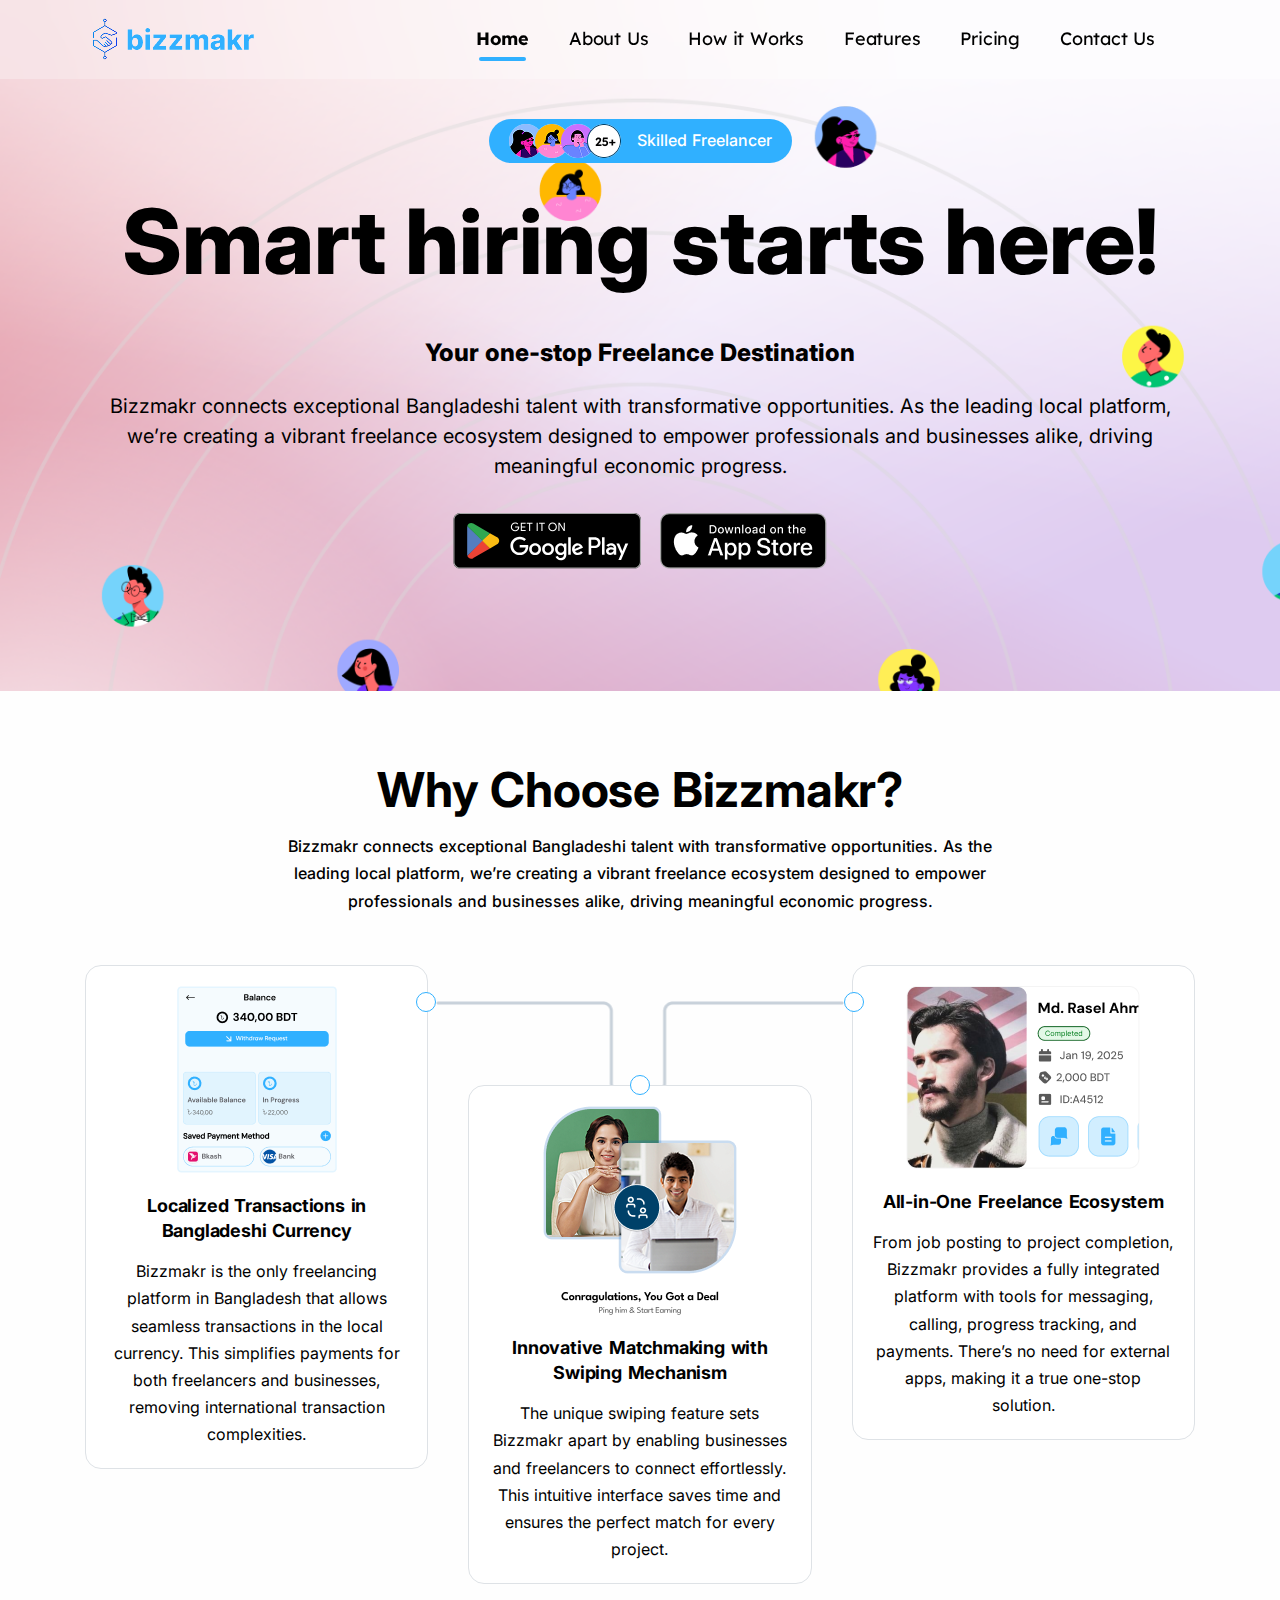
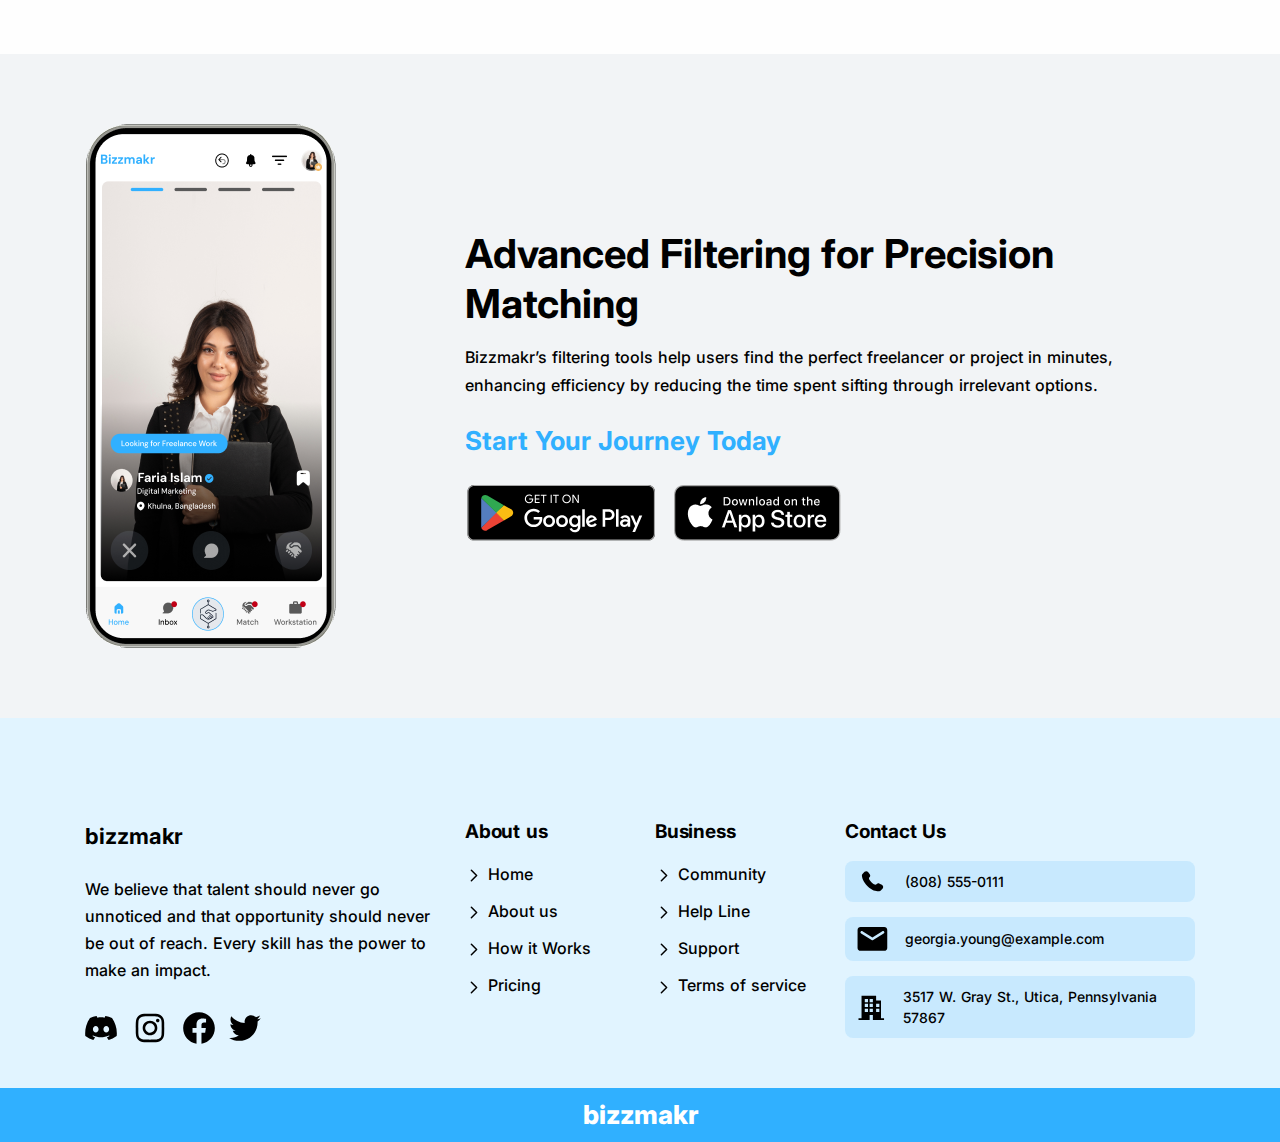
==== index.html @ b728ef12 "initial commit" ====
<!DOCTYPE html>
<html lang="en">
  <head>
    <meta charset="utf-8" />
    <meta name="viewport" content="width=device-width, initial-scale=1.0" />
    <link rel="shortcut icon" href="./assets/img/FAV.png" />
    <title>Bizzmakr</title>
    <link rel="stylesheet" href="./assets/plugin/smartmenus/jquery.smartmenus.bootstrap.css" />
    <link rel="stylesheet" href="./assets/plugin/owlcarousel/owlcarousel.css" />
    <link rel="stylesheet" href="./assets/css/style.css" />
    <link rel="stylesheet" href="./assets/css/colors/blue.css" />
    <link rel="stylesheet" href="./assets/css/custom.css" />
    <link href="https://fonts.googleapis.com/css2?family=Inter:wght@100..900&family=Lexend:wght@100..900&display=swap" rel="stylesheet" />
  </head>

  <body>
    <div class="content-wrapper">
      <div class="hero-wrapper">
        <nav class="navbar navbar-expand-lg classic transparent navbar-light">
          <div class="container flex-lg-row flex-nowrap align-items-center">
            <div class="navbar-brand w-100">
              <a href="./">
                <img class="" src="./assets/img/logo.png" alt="" />
              </a>
            </div>
            <div class="navbar-collapse offcanvas-nav">
              <div class="offcanvas-header d-lg-none d-xl-none">
                <a href="./"><img src="./assets/img/logo.png" alt="" /></a>
                <button type="button" class="btn-close btn-close-dark offcanvas-close offcanvas-nav-close" aria-label="Close"></button>
              </div>
              <ul class="navbar-nav">
                <li class="nav-item"><a class="nav-link active" href="./">Home</a></li>
                <li class="nav-item"><a class="nav-link" href="about-us.html">About Us</a></li>
                <li class="nav-item"><a class="nav-link" href="how-it-works.html">How it Works</a></li>
                <li class="nav-item"><a class="nav-link" href="features.html">Features</a></li>
                <li class="nav-item"><a class="nav-link" href="pricing.html">Pricing</a></li>
                <li class="nav-item"><a class="nav-link" href="contact-us.html">Contact Us</a></li>
              </ul>
              <!-- /.navbar-nav -->
            </div>
            <!-- /.navbar-collapse -->
            <div class="navbar-other text-white ms-lg-4">
              <ul class="navbar-nav text-white flex-row align-items-center ms-auto" data-sm-skip="true">
                <li class="nav-item d-lg-none text-white">
                  <div class="navbar-hamburger text-white">
                    <button class="hamburger animate plain" data-toggle="offcanvas-nav"><span></span></button>
                  </div>
                </li>
              </ul>
              <!-- /.navbar-nav -->
            </div>
          </div>
          <!-- /.container -->
        </nav>
        <!-- /.navbar -->

        <section class="wrapper hero-bg">
          <div class="container pt-8 pb-16">
            <div class="row align-items-center text-center">
              <div class="col-12" data-cues="slideInDown" data-group="page-title" data-delay="600">
                <div class="align-items-center bg-primary d-inline-flex gap-3 mb-4 p-4 py-1 rounded-pill">
                  <img src="./assets/img/freelancer.png" alt="" />
                  <p class="mb-0 fw-600 text-white">Skilled Freelancer</p>
                </div>
                <h1 class="main-title mb-7">Smart hiring starts here!</h1>
                <p class="fw-800 fs-24 lh-sm">Your one-stop Freelance Destination</p>
                <p class="fs-20 fw-light lh-sm mb-6">Bizzmakr connects exceptional Bangladeshi talent with transformative opportunities. As the leading local platform, we’re creating a vibrant freelance ecosystem designed to empower professionals and businesses alike, driving meaningful economic progress.</p>
                <div class="d-flex align-items-center justify-content-center gap-3">
                  <button class="btn m-0 p-0">
                    <img src="./assets/img/Google-Play.svg" alt="" />
                  </button>
                  <button class="btn m-0 p-0">
                    <img src="./assets/img/App-Store.png" alt="" />
                  </button>
                </div>
              </div>
              <!-- /column -->
            </div>
            <!-- /.row -->
          </div>
          <!-- /.container -->
        </section>
      </div>

      <section class="wrapper">
        <div class="container py-12">
          <div class="row">
            <div class="col-md-10 offset-md-1 col-lg-8 offset-lg-2 mx-auto text-center">
              <h2 class="display-1 mb-3">Why Choose Bizzmakr?</h2>
              <p class="mb-10">Bizzmakr connects exceptional Bangladeshi talent with transformative opportunities. As the leading local platform, we’re creating a vibrant freelance ecosystem designed to empower professionals and businesses alike, driving meaningful economic progress.</p>
            </div>
            <!-- /column -->
          </div>
          <!-- /.row -->
          <div class="row px-4 px-md-0 gx-md-8 gy-8 position-relative">
            <img class="line_path" src="./assets/img/Vector 3.png" alt="" />
            <img class="line_path_mobile1" src="./assets/img/shape-1.png" alt="" />
            <img class="line_path_mobile2" src="./assets/img/shap-2.png" alt="" />
            <div class="col-md-6 col-xl-4">
              <div class="bg-white border hover1 p-4 rounded-4 text-center position-relative">
                <img class="img-fluid mb-4" src="./assets/img/1.png" alt="24/7 Support" />
                <div class="sfda">
                  <h3 class="mb-3 fw-600 fs-18">Localized Transactions in Bangladeshi Currency</h3>
                  <p class="mb-0 fw-light">Bizzmakr is the only freelancing platform in Bangladesh that allows seamless transactions in the local currency. This simplifies payments for both freelancers and businesses, removing international transaction complexities.</p>
                </div>
                <svg class="circale-one" width="20" height="20" viewBox="0 0 20 20" fill="none" xmlns="http://www.w3.org/2000/svg">
                  <circle cx="10" cy="10" r="9.5" fill="white" stroke="#30B0FF" />
                </svg>
              </div>
            </div>
            <!--/column -->
            <div class="col-md-6 col-xl-4">
              <div class="bg-white border hover1 p-4 rounded-4 text-center mt-xl-16 z-two position-relative">
                <img class="img-fluid mb-4" src="./assets/img/2.png" alt="Innovative Matchmaking with Swiping Mechanism" />
                <h3 class="mb-3 fw-600 fs-18">Innovative Matchmaking with Swiping Mechanism</h3>
                <p class="mb-0 fw-light">The unique swiping feature sets Bizzmakr apart by enabling businesses and freelancers to connect effortlessly. This intuitive interface saves time and ensures the perfect match for every project.</p>
                <svg class="circale-two" width="20" height="20" viewBox="0 0 20 20" fill="none" xmlns="http://www.w3.org/2000/svg">
                  <circle cx="10" cy="10" r="9.5" fill="white" stroke="#30B0FF" />
                </svg>
              </div>
            </div>
            <!--/column -->
            <div class="col-md-6 col-xl-4">
              <div class="bg-white border hover1 p-4 rounded-4 text-center position-relative">
                <img class="img-fluid mb-4" src="./assets/img/3.png" alt="All-in-One Freelance Ecosystem" />
                <h3 class="mb-3 fw-600 fs-18">All-in-One Freelance Ecosystem</h3>
                <p class="mb-0 fw-light">From job posting to project completion, Bizzmakr provides a fully integrated platform with tools for messaging, calling, progress tracking, and payments. There’s no need for external apps, making it a true one-stop solution.</p>
                <svg class="circale-three" width="20" height="20" viewBox="0 0 20 20" fill="none" xmlns="http://www.w3.org/2000/svg">
                  <circle cx="10" cy="10" r="9.5" fill="white" stroke="#30B0FF" />
                </svg>
              </div>
            </div>
            <!--/column -->
          </div>
          <!--/.row -->
        </div>
        <!-- /.container -->
      </section>
      <section class="wrapper bg-white-smoke">
        <div class="container py-12">
          <div class="row align-items-center">
            <div class="col-lg-4">
              <img class="img-fluid" src="./assets/img/Body.png" alt="" />
            </div>
            <div class="col-lg-8">
              <h2 class="display-3 mb-3">Advanced Filtering for Precision Matching</h2>
              <p>Bizzmakr’s filtering tools help users find the perfect freelancer or project in minutes, enhancing efficiency by reducing the time spent sifting through irrelevant options.</p>
              <p class="fw-bold text-primary fs-26">Start Your Journey Today</p>
              <div class="d-flex align-items-center gap-3">
                <button class="btn m-0 p-0">
                  <img src="./assets/img/Google-Play.svg" alt="" />
                </button>
                <button class="btn m-0 p-0">
                  <img src="./assets/img/App-Store.png" alt="" />
                </button>
              </div>
            </div>
          </div>
        </div>
      </section>

      <footer class="footer-bg">
        <div class="container pt-13 pt-md-15 pb-7">
          <div class="row gy-6 gy-lg-0">
            <div class="col-lg-4">
              <div class="widget">
                <p class="fw-bold fs-22">bizzmakr</p>
                <p class="mb-5">We believe that talent should never go unnoticed and that opportunity should never be out of reach. Every skill has the power to make an impact.</p>
                <nav class="nav social">
                  <a href="#">
                    <svg width="32" height="26" viewBox="0 0 32 26" fill="none" xmlns="http://www.w3.org/2000/svg">
                      <path
                        d="M26.9742 2.93222C24.9558 2.00613 22.7915 1.32382 20.5285 0.933036C20.4873 0.925494 20.4461 0.944342 20.4249 0.982038C20.1466 1.47711 19.8382 2.12298 19.6223 2.63063C17.1884 2.26624 14.7669 2.26624 12.3828 2.63063C12.1669 2.1117 11.8474 1.47711 11.5677 0.982038C11.5465 0.945599 11.5054 0.926752 11.4641 0.933036C9.20243 1.32257 7.03808 2.00488 5.0185 2.93222C5.00102 2.93976 4.98603 2.95233 4.97609 2.96866C0.870773 9.10191 -0.253845 15.0844 0.297855 20.9927C0.300351 21.0216 0.316577 21.0493 0.339045 21.0669C3.04761 23.056 5.67133 24.2636 8.24632 25.064C8.28753 25.0765 8.33119 25.0615 8.35742 25.0275C8.96653 24.1957 9.50951 23.3186 9.97505 22.3963C10.0025 22.3423 9.9763 22.2782 9.92015 22.2568C9.0589 21.9301 8.23883 21.5318 7.44997 21.0795C7.38757 21.043 7.38258 20.9538 7.43998 20.911C7.60598 20.7866 7.77203 20.6572 7.93054 20.5265C7.95922 20.5027 7.99918 20.4976 8.0329 20.5127C13.2154 22.8788 18.826 22.8788 23.9473 20.5127C23.981 20.4964 24.021 20.5014 24.0509 20.5253C24.2094 20.656 24.3754 20.7866 24.5427 20.911C24.6001 20.9538 24.5964 21.043 24.534 21.0795C23.7451 21.5406 22.925 21.9301 22.0625 22.2556C22.0064 22.2769 21.9814 22.3423 22.0089 22.3963C22.4844 23.3173 23.0274 24.1944 23.6253 25.0263C23.6502 25.0615 23.6951 25.0765 23.7364 25.064C26.3238 24.2636 28.9475 23.056 31.6561 21.0669C31.6798 21.0493 31.6948 21.0229 31.6973 20.994C32.3576 14.1633 30.5914 8.22987 27.0153 2.96991C27.0066 2.95233 26.9916 2.93976 26.9742 2.93222ZM10.749 17.3952C9.18869 17.3952 7.90307 15.9627 7.90307 14.2035C7.90307 12.4444 9.16376 11.0119 10.749 11.0119C12.3466 11.0119 13.6198 12.4569 13.5948 14.2035C13.5948 15.9627 12.3341 17.3952 10.749 17.3952ZM21.2712 17.3952C19.7109 17.3952 18.4253 15.9627 18.4253 14.2035C18.4253 12.4444 19.686 11.0119 21.2712 11.0119C22.8689 11.0119 24.142 12.4569 24.1171 14.2035C24.1171 15.9627 22.8689 17.3952 21.2712 17.3952Z"
                        fill="black"
                      />
                    </svg>
                  </a>
                  <a href="#">
                    <svg width="38" height="38" viewBox="0 0 38 38" fill="none" xmlns="http://www.w3.org/2000/svg">
                      <path
                        fill-rule="evenodd"
                        clip-rule="evenodd"
                        d="M19 4.75C15.1297 4.75 14.6452 4.76615 13.1252 4.8355C11.608 4.90485 10.5716 5.14615 9.6653 5.4986C8.7153 5.8558 7.85365 6.4163 7.14115 7.1421C6.41651 7.85378 5.85567 8.71482 5.49765 9.6653C5.1471 10.5716 4.90485 11.609 4.8355 13.1262C4.7671 14.6452 4.75 15.1287 4.75 19C4.75 22.8713 4.76615 23.3548 4.8355 24.8748C4.90485 26.392 5.14615 27.4284 5.4986 28.3347C5.8558 29.2847 6.4163 30.1463 7.1421 30.8588C7.8538 31.5835 8.71483 32.1443 9.6653 32.5023C10.5716 32.8538 11.608 33.0951 13.1252 33.1645C14.6452 33.2338 15.1297 33.25 19 33.25C22.8703 33.25 23.3548 33.2338 24.8748 33.1645C26.392 33.0951 27.4284 32.8538 28.3347 32.5014C29.2847 32.1442 30.1463 31.5837 30.8588 30.8579C31.5835 30.1462 32.1443 29.2852 32.5023 28.3347C32.8538 27.4284 33.0951 26.392 33.1645 24.8748C33.2338 23.3548 33.25 22.8703 33.25 19C33.25 15.1297 33.2338 14.6452 33.1645 13.1252C33.0951 11.608 32.8538 10.5716 32.5014 9.6653C32.1436 8.71441 31.5828 7.853 30.8579 7.14115C30.1462 6.41651 29.2852 5.85567 28.3347 5.49765C27.4284 5.1471 26.391 4.90485 24.8738 4.8355C23.3548 4.7671 22.8713 4.75 19 4.75ZM19 7.31785C22.8048 7.31785 23.256 7.3321 24.7589 7.4005C26.1478 7.46415 26.9021 7.695 27.4046 7.89165C28.0697 8.1491 28.5447 8.4588 29.0434 8.9566C29.5422 9.45535 29.8509 9.93035 30.1084 10.5953C30.3041 11.0979 30.5358 11.8522 30.5995 13.2411C30.6679 14.744 30.6821 15.1952 30.6821 19C30.6821 22.8048 30.6679 23.256 30.5995 24.7589C30.5358 26.1478 30.305 26.9021 30.1084 27.4046C29.8803 28.0236 29.5164 28.5836 29.0434 29.0434C28.5837 29.5165 28.0237 29.8804 27.4046 30.1084C26.9021 30.3041 26.1478 30.5358 24.7589 30.5995C23.256 30.6679 22.8057 30.6821 19 30.6821C15.1943 30.6821 14.744 30.6679 13.2411 30.5995C11.8522 30.5358 11.0979 30.305 10.5953 30.1084C9.97638 29.8803 9.41641 29.5164 8.9566 29.0434C8.48367 28.5836 8.11977 28.0236 7.89165 27.4046C7.69595 26.9021 7.46415 26.1478 7.4005 24.7589C7.3321 23.256 7.31785 22.8048 7.31785 19C7.31785 15.1952 7.3321 14.744 7.4005 13.2411C7.46415 11.8522 7.695 11.0979 7.89165 10.5953C8.1491 9.93035 8.4588 9.45535 8.9566 8.9566C9.41634 8.48354 9.97634 8.11963 10.5953 7.89165C11.0979 7.69595 11.8522 7.46415 13.2411 7.4005C14.744 7.3321 15.1952 7.31785 19 7.31785Z"
                        fill="black"
                      />
                      <path
                        fill-rule="evenodd"
                        clip-rule="evenodd"
                        d="M19.0003 23.7547C18.3759 23.7547 17.7576 23.6317 17.1807 23.3927C16.6038 23.1538 16.0797 22.8035 15.6382 22.362C15.1966 21.9205 14.8464 21.3963 14.6075 20.8195C14.3685 20.2426 14.2455 19.6243 14.2455 18.9999C14.2455 18.3755 14.3685 17.7572 14.6075 17.1803C14.8464 16.6035 15.1966 16.0793 15.6382 15.6378C16.0797 15.1963 16.6038 14.846 17.1807 14.6071C17.7576 14.3681 18.3759 14.2452 19.0003 14.2452C20.2613 14.2452 21.4707 14.7461 22.3624 15.6378C23.2541 16.5295 23.755 17.7389 23.755 18.9999C23.755 20.2609 23.2541 21.4703 22.3624 22.362C21.4707 23.2537 20.2613 23.7547 19.0003 23.7547ZM19.0003 11.6754C17.0577 11.6754 15.1947 12.4471 13.8211 13.8207C12.4475 15.1943 11.6758 17.0573 11.6758 18.9999C11.6758 20.9425 12.4475 22.8055 13.8211 24.1791C15.1947 25.5527 17.0577 26.3244 19.0003 26.3244C20.9429 26.3244 22.8059 25.5527 24.1795 24.1791C25.5531 22.8055 26.3248 20.9425 26.3248 18.9999C26.3248 17.0573 25.5531 15.1943 24.1795 13.8207C22.8059 12.4471 20.9429 11.6754 19.0003 11.6754ZM28.4556 11.5424C28.4556 12.0016 28.2732 12.442 27.9485 12.7667C27.6238 13.0914 27.1834 13.2738 26.7243 13.2738C26.2651 13.2738 25.8247 13.0914 25.5 12.7667C25.1753 12.442 24.9929 12.0016 24.9929 11.5424C24.9929 11.0832 25.1753 10.6428 25.5 10.3181C25.8247 9.99345 26.2651 9.81104 26.7243 9.81104C27.1834 9.81104 27.6238 9.99345 27.9485 10.3181C28.2732 10.6428 28.4556 11.0832 28.4556 11.5424Z"
                        fill="black"
                      />
                    </svg>
                  </a>
                  <a href="#">
                    <svg width="32" height="32" viewBox="0 0 32 32" fill="none" xmlns="http://www.w3.org/2000/svg">
                      <path d="M31.8337 16.0961C31.8337 7.29808 24.7456 0.166748 16.0003 0.166748C7.25505 0.166748 0.166992 7.29808 0.166992 16.0961C0.166992 24.0487 5.95566 30.6385 13.5261 31.8334V20.7015H9.50655V16.0951H13.5261V12.5864C13.5261 8.5943 15.8895 6.38819 19.5069 6.38819C21.238 6.38819 23.0514 6.69958 23.0514 6.69958V10.6199H21.0533C19.0868 10.6199 18.4745 11.8486 18.4745 13.1089V16.0961H22.8657L22.1637 20.7005H18.4745V31.8334C26.045 30.6385 31.8337 24.0487 31.8337 16.0961Z" fill="black" />
                    </svg>
                  </a>
                  <a href="#">
                    <svg width="32" height="26" viewBox="0 0 32 26" fill="none" xmlns="http://www.w3.org/2000/svg">
                      <path
                        d="M28.5917 6.54024C28.611 6.8194 28.611 7.09857 28.611 7.38031C28.611 15.965 22.0757 25.8657 10.1256 25.8657V25.8606C6.59553 25.8657 3.13876 24.8545 0.166992 22.948C0.680297 23.0097 1.19618 23.0406 1.71334 23.0419C4.63879 23.0445 7.48062 22.0629 9.78213 20.2554C7.00205 20.2026 4.56418 18.39 3.71253 15.7437C4.68639 15.9315 5.68984 15.8929 6.6457 15.6318C3.61475 15.0194 1.43417 12.3564 1.43417 9.26371C1.43417 9.23541 1.43417 9.20839 1.43417 9.18137C2.33728 9.68439 3.34845 9.96355 4.38278 9.99443C1.52809 8.08658 0.648135 4.2889 2.37202 1.31971C5.67055 5.37854 10.5373 7.84601 15.7617 8.10717C15.2381 5.85068 15.9534 3.48614 17.6412 1.89991C20.2579 -0.559839 24.3734 -0.433764 26.8331 2.18165C28.2881 1.89476 29.6827 1.36087 30.9589 0.604424C30.4739 2.10832 29.4588 3.38579 28.1029 4.19756C29.3906 4.04575 30.6488 3.70098 31.8337 3.17481C30.9614 4.48187 29.8628 5.6204 28.5917 6.54024Z"
                        fill="black"
                      />
                    </svg>
                  </a>
                </nav>
              </div>
              <!-- /.widget -->
            </div>
            <!-- /column -->
            <div class="col-md-4 col-lg-2">
              <div class="widget">
                <h4 class="widget-title mb-3">About us</h4>
                <ul class="list-unstyled text-reset mb-0">
                  <li>
                    <a href="./">
                      <svg width="18" height="19" viewBox="0 0 18 19" fill="none" xmlns="http://www.w3.org/2000/svg">
                        <path d="M6.375 4.25L11.625 9.5L6.375 14.75" stroke="black" stroke-width="1.5" stroke-linecap="round" stroke-linejoin="round" />
                      </svg>
                      Home
                    </a>
                  </li>
                  <li>
                    <a href="about-us.html">
                      <svg width="18" height="19" viewBox="0 0 18 19" fill="none" xmlns="http://www.w3.org/2000/svg">
                        <path d="M6.375 4.25L11.625 9.5L6.375 14.75" stroke="black" stroke-width="1.5" stroke-linecap="round" stroke-linejoin="round" />
                      </svg>
                      About us
                    </a>
                  </li>
                  <li>
                    <a href="how-it-works.html">
                      <svg width="18" height="19" viewBox="0 0 18 19" fill="none" xmlns="http://www.w3.org/2000/svg">
                        <path d="M6.375 4.25L11.625 9.5L6.375 14.75" stroke="black" stroke-width="1.5" stroke-linecap="round" stroke-linejoin="round" />
                      </svg>
                      How it Works
                    </a>
                  </li>
                  <li>
                    <a href="pricing.html">
                      <svg width="18" height="19" viewBox="0 0 18 19" fill="none" xmlns="http://www.w3.org/2000/svg">
                        <path d="M6.375 4.25L11.625 9.5L6.375 14.75" stroke="black" stroke-width="1.5" stroke-linecap="round" stroke-linejoin="round" />
                      </svg>
                      Pricing
                    </a>
                  </li>
                </ul>
              </div>
              <!-- /.widget -->
            </div>
            <!-- /column -->
            <div class="col-md-4 col-lg-2">
              <div class="widget">
                <h4 class="widget-title mb-3">Business</h4>
                <ul class="list-unstyled text-reset mb-0">
                  <li>
                    <a href="#">
                      <svg width="18" height="19" viewBox="0 0 18 19" fill="none" xmlns="http://www.w3.org/2000/svg">
                        <path d="M6.375 4.25L11.625 9.5L6.375 14.75" stroke="black" stroke-width="1.5" stroke-linecap="round" stroke-linejoin="round" />
                      </svg>
                      Community
                    </a>
                  </li>
                  <li>
                    <a href="#">
                      <svg width="18" height="19" viewBox="0 0 18 19" fill="none" xmlns="http://www.w3.org/2000/svg">
                        <path d="M6.375 4.25L11.625 9.5L6.375 14.75" stroke="black" stroke-width="1.5" stroke-linecap="round" stroke-linejoin="round" />
                      </svg>
                      Help Line
                    </a>
                  </li>
                  <li>
                    <a href="#">
                      <svg width="18" height="19" viewBox="0 0 18 19" fill="none" xmlns="http://www.w3.org/2000/svg">
                        <path d="M6.375 4.25L11.625 9.5L6.375 14.75" stroke="black" stroke-width="1.5" stroke-linecap="round" stroke-linejoin="round" />
                      </svg>
                      Support
                    </a>
                  </li>
                  <li>
                    <a href="#">
                      <svg width="18" height="19" viewBox="0 0 18 19" fill="none" xmlns="http://www.w3.org/2000/svg">
                        <path d="M6.375 4.25L11.625 9.5L6.375 14.75" stroke="black" stroke-width="1.5" stroke-linecap="round" stroke-linejoin="round" />
                      </svg>
                      Terms of service
                    </a>
                  </li>
                </ul>
              </div>
              <!-- /.widget -->
            </div>
            <!-- /column -->
            <div class="col-md-4 col-lg-4">
              <div class="widget">
                <h4 class="widget-title mb-3">Contact Us</h4>
                <div class="d-flex align-items-center gap-3 bg-soft-blue rounded-3 p-2 mb-3">
                  <svg class="w-7" width="22" height="21" viewBox="0 0 22 21" fill="none" xmlns="http://www.w3.org/2000/svg">
                    <path
                      d="M15.2224 13.0155L14.685 13.5506C14.685 13.5506 13.4057 14.8216 9.91508 11.3511C6.42448 7.88061 7.70378 6.60958 7.70378 6.60958L8.04162 6.27174C8.87676 5.44251 8.9559 4.11006 8.22707 3.13671L6.7387 1.14866C5.83622 -0.0562118 4.09388 -0.21568 3.06029 0.812007L1.20572 2.65476C0.694241 3.16506 0.351678 3.82419 0.393022 4.55657C0.499335 6.43121 1.34747 10.4628 6.0772 15.1666C11.094 20.1538 15.8012 20.3522 17.7255 20.1727C18.335 20.116 18.8642 19.8065 19.2907 19.3813L20.968 17.7133C22.102 16.5876 21.7831 14.6563 20.3325 13.8684L18.0763 12.641C17.1242 12.1248 15.9666 12.276 15.2224 13.0155Z"
                      fill="black"
                    />
                  </svg>

                  <div>
                    <p class="fw-normal lh-sm mb-0 fs-14">(808) 555-0111</p>
                  </div>
                </div>
                <div class="d-flex align-items-center gap-3 bg-soft-blue rounded-3 p-2 mb-3">
                  <svg class="w-7" width="31" height="24" viewBox="0 0 31 24" fill="none" xmlns="http://www.w3.org/2000/svg">
                    <path
                      d="M27.2808 0.105469H3.52078C1.88728 0.105469 0.565631 1.44197 0.565631 3.07547L0.550781 20.8955C0.550781 22.529 1.88728 23.8655 3.52078 23.8655H27.2808C28.9143 23.8655 30.2508 22.529 30.2508 20.8955V3.07547C30.2508 1.44197 28.9143 0.105469 27.2808 0.105469ZM26.6868 6.41672L16.1878 12.9804C15.7126 13.2774 15.0889 13.2774 14.6137 12.9804L4.11478 6.41672C3.96588 6.33313 3.83548 6.2202 3.73149 6.08475C3.62749 5.94931 3.55206 5.79417 3.50976 5.62873C3.46745 5.46329 3.45916 5.29099 3.48537 5.12225C3.51159 4.95352 3.57177 4.79185 3.66227 4.64705C3.75278 4.50224 3.87172 4.3773 4.01191 4.2798C4.1521 4.18229 4.31061 4.11424 4.47786 4.07977C4.6451 4.0453 4.81761 4.04512 4.98492 4.07925C5.15224 4.11338 5.31089 4.1811 5.45128 4.27832L15.4008 10.5005L25.3503 4.27832C25.4907 4.1811 25.6493 4.11338 25.8166 4.07925C25.984 4.04512 26.1565 4.0453 26.3237 4.07977C26.491 4.11424 26.6495 4.18229 26.7897 4.2798C26.9298 4.3773 27.0488 4.50224 27.1393 4.64705C27.2298 4.79185 27.29 4.95352 27.3162 5.12225C27.3424 5.29099 27.3341 5.46329 27.2918 5.62873C27.2495 5.79417 27.1741 5.94931 27.0701 6.08475C26.9661 6.2202 26.8357 6.33313 26.6868 6.41672Z"
                      fill="black"
                    />
                  </svg>

                  <div>
                    <p class="fw-normal lh-sm mb-0 fs-14">georgia.young@example.com</p>
                  </div>
                </div>
                <div class="d-flex align-items-center gap-3 bg-soft-blue rounded-3 p-2 mb-3">
                  <svg class="w-7" width="27" height="26" viewBox="0 0 27 26" fill="none" xmlns="http://www.w3.org/2000/svg">
                    <g clip-path="url(#clip0_605_4039)">
                      <path d="M23.0696 24.3648V6.54481H18.2096V1.68481H3.62965V24.3648H0.389648V25.9848H11.7296V21.1248H14.9696V25.9848H26.3096V24.3648H23.0696ZM10.1096 17.8848H6.86965V14.6448H10.1096V17.8848ZM10.1096 13.0248H6.86965V9.78481H10.1096V13.0248ZM10.1096 8.16481H6.86965V4.92481H10.1096V8.16481ZM14.9696 17.8848H11.7296V14.6448H14.9696V17.8848ZM14.9696 13.0248H11.7296V9.78481H14.9696V13.0248ZM14.9696 8.16481H11.7296V4.92481H14.9696V8.16481ZM21.4496 17.8848H18.2096V14.6448H21.4496V17.8848ZM21.4496 13.0248H18.2096V9.78481H21.4496V13.0248Z" fill="black" />
                    </g>
                    <defs>
                      <clipPath id="clip0_605_4039">
                        <rect width="25.92" height="25.92" fill="white" transform="translate(0.389648 0.0651855)" />
                      </clipPath>
                    </defs>
                  </svg>

                  <div>
                    <p class="fw-normal lh-sm mb-0 fs-14">3517 W. Gray St., Utica, Pennsylvania 57867</p>
                  </div>
                </div>
              </div>
              <!-- /.widget -->
            </div>
            <!-- /column -->
          </div>
          <!--/.row -->
        </div>
        <!-- /.container -->
        <div class="container-fluid bg-primary py-1">
          <p class="mb-0 text-center px-4 text-white fs-26 fw-800">bizzmakr</p>
        </div>
        <!-- /.container -->
      </footer>
    </div>
    <!-- /.content-wrapper -->
    <div class="progress-wrap">
      <svg class="progress-circle svg-content" width="100%" height="100%" viewBox="-1 -1 102 102">
        <path d="M50,1 a49,49 0 0,1 0,98 a49,49 0 0,1 0,-98" />
      </svg>
    </div>
    <script src="https://cdn.jsdelivr.net/npm/bootstrap@5.1.1/dist/js/bootstrap.bundle.min.js" integrity="sha384-/bQdsTh/da6pkI1MST/rWKFNjaCP5gBSY4sEBT38Q/9RBh9AH40zEOg7Hlq2THRZ" crossorigin="anonymous"></script>
    <script src="https://cdnjs.cloudflare.com/ajax/libs/jquery/3.6.0/jquery.min.js" integrity="sha512-894YE6QWD5I59HgZOGReFYm4dnWc1Qt5NtvYSaNcOP+u1T9qYdvdihz0PPSiiqn/+/3e7Jo4EaG7TubfWGUrMQ==" crossorigin="anonymous"></script>
    <script src="./assets/js/headhesive.min.js"></script>
    <script src="./assets/plugin/owlcarousel/owl.carousel.min.js"></script>
    <script src="./assets/plugin/smartmenus/jquery.smartmenus.min.js"></script>
    <script src="./assets/js/theme.js"></script>
    <script src="./assets/js/script.js"></script>
  </body>
</html>
---- assets/plugin/owlcarousel/owlcarousel.css ----
.owl-carousel {
  margin-bottom: 1.5rem;
}
.owl-carousel .owl-stage-outer {
  cursor: -webkit-grab;
  cursor: -o-grab;
  cursor: -ms-grab;
  cursor: grab;
}
.owl-carousel.owl-grab {
  cursor: move;
  cursor: -webkit-grabbing;
  cursor: -o-grabbing;
  cursor: -ms-grabbing;
  cursor: grabbing;
}
.owl-carousel.clients .owl-stage {
  display: flex;
  align-items: center;
}
.owl-carousel .owl-nav {
  position: absolute;
  width: 100%;
  height: 100%;
  top: 0;
  left: 0;
  pointer-events: none;
  line-height: 1;
}
.owl-carousel .owl-nav button.owl-next,
.owl-carousel .owl-nav button.owl-prev {
  z-index: 100;
  cursor: pointer;
  position: absolute;
  top: 50%;
  transform: translateY(-50%);
  background: rgba(255, 255, 255, 0.7);
  color: #343f52;
  box-shadow: 0 0.25rem 0.75rem rgba(30, 34, 40, 0.02);
  font-size: 1.2rem;
  width: 2.2rem;
  height: 2.2rem;
  line-height: 2.2rem;
  border-radius: 100%;
  text-shadow: none;
  transition: all 0.2s ease-in-out;
  pointer-events: all;
}
@media (prefers-reduced-motion: reduce) {
  .owl-carousel .owl-nav button.owl-next,
  .owl-carousel .owl-nav button.owl-prev {
    transition: none;
  }
}
.owl-carousel .owl-nav button.owl-next.disabled,
.owl-carousel .owl-nav button.owl-prev.disabled {
  background: rgba(255, 255, 255, 0.7);
}
.owl-carousel .owl-nav button.owl-next:hover,
.owl-carousel .owl-nav button.owl-prev:hover {
  background: rgba(255, 255, 255, 0.9);
}
.owl-carousel .owl-nav button.owl-prev {
  left: 1rem;
  display: none;
}
.owl-carousel .owl-nav button.owl-next {
  left: auto;
  right: 1rem;
  display: none;
}
.owl-carousel .owl-dots {
  text-align: center;
  -webkit-tap-highlight-color: transparent;
  position: absolute;
  left: 0;
  width: 100%;
  display: flex;
  flex-direction: row;
  justify-content: center;
  margin-top: 2rem;
  line-height: 1;
}
.owl-carousel .owl-dots .owl-dot span {
  width: 0.5rem;
  height: 0.5rem;
  margin: 0 0.3rem;
  background: #aab0bc;
  display: block;
  -webkit-backface-visibility: visible;
  transition: all 0.2s ease-in-out;
  border-radius: 100%;
  transform: scale(0.6);
  border: 3px solid transparent;
}
@media (prefers-reduced-motion: reduce) {
  .owl-carousel .owl-dots .owl-dot span {
    transition: none;
  }
}
.owl-carousel .owl-dots .owl-dot:hover span {
  transform: scale(1);
}
.owl-carousel .owl-dots .owl-dot.active span {
  transform: scale(1);
  width: 22px;
  background: #eb2d2d;
  border-color: #fff;
  border: none;
  border-radius: 3px;
  height: 7px;
}
.owl-carousel .item figure .item-link {
  position: absolute;
  right: 0;
  bottom: 1rem;
  width: 2.2rem;
  height: 2.2rem;
  line-height: 2.2rem;
  z-index: 1;
  transition: all 0.3s ease-in-out;
  color: #343f52;
  background: rgba(255, 255, 255, 0.7);
  box-shadow: 0 0.25rem 0.75rem rgba(30, 34, 40, 0.02);
  font-size: 1rem;
  border-radius: 100%;
  display: flex;
  align-items: center;
  justify-content: center;
  -webkit-backface-visibility: hidden;
  -moz-backface-visibility: hidden;
}
.owl-carousel .item figure .item-link:hover {
  background: rgba(255, 255, 255, 0.9);
}
.owl-carousel .item:hover figure .item-link {
  opacity: 1;
  right: 1rem;
}
.owl-carousel.dots-start .owl-dots {
  text-align: left;
  justify-content: flex-start;
}
.owl-carousel.dots-over {
  margin: 0;
}
.owl-carousel.dots-over .owl-dots {
  bottom: 1rem;
}
.owl-carousel.dots-over .owl-dots .owl-dot span {
  background: #fff;
  opacity: 1;
  box-shadow: 0 0.25rem 0.75rem rgba(30, 34, 40, 0.02);
}
.owl-carousel.dots-over .owl-dots .owl-dot.active span {
  width: 22px;
  background: red;
  border-color: #fff;
  border: none;
  border-radius: 3px;
  height: 7px;
}
.owl-carousel.dots-dark .owl-dots .owl-dot span {
  background: #fff;
}
.owl-carousel.dots-dark .owl-dots .owl-dot.active span {
  background: 0 0;
  border-color: #fff;
}
.owl-carousel.gap-small .owl-dots {
  margin-top: 1rem;
}
.owl-carousel.nav-dark .item figure .item-link,
.owl-carousel.nav-dark .owl-nav button {
  background: rgba(63, 120, 224, 0.9) !important;
  color: #fff !important;
}
.owl-carousel.nav-dark .item figure .item-link.disabled,
.owl-carousel.nav-dark .owl-nav button.disabled {
  background: rgba(63, 120, 224, 0.9) !important;
}
.owl-carousel.nav-dark .item figure .item-link:hover,
.owl-carousel.nav-dark .owl-nav button:hover {
  background: #3f78e0 !important;
}
@media (max-width: 767px) {
  .owl-carousel .owl-dots {
    margin-top: 1.25rem;
  }
}
.item-inner {
  padding: 1rem 0.75rem;
}
.hero-slider-wrapper {
  position: relative;
  min-height: 600px;
}
.hero-slider-wrapper .hero-slider .owl-slide {
  position: relative;
  height: 600px;
  background-size: cover;
  background-position: center center;
}
.hero-slider-wrapper .hero-slider .owl-slide.bg-overlay:before {
  content: "";
  display: block;
  position: absolute;
  top: 0;
  left: 0;
  z-index: 1;
  width: 100%;
  height: 100%;
  background: rgba(30, 34, 40, 0.5);
}
.hero-slider-wrapper .hero-slider .owl-slide.bg-overlay-300:before {
  background: rgba(30, 34, 40, 0.3);
}
.hero-slider-wrapper .hero-slider .owl-slide.bg-overlay-400:before {
  background: rgba(30, 34, 40, 0.4);
}
.hero-slider-wrapper .hero-slider .owl-slide.bg-overlay [class*="container"] * {
  position: relative;
  z-index: 3;
}
@media (min-width: 400px) and (max-width: 767px) {
  .hero-slider-wrapper {
    min-height: 430px !important;
  }
  .hero-slider .owl-slide {
    height: 430px !important;
  }
  .hero-slider .owl-nav {
    display: none;
  }
  .owl-carousel .owl-item img {
    height: 300px;
    object-fit: contain;
  }
}
@media (max-width: 399px) {
  .hero-slider-wrapper {
    min-height: 350px !important;
  }
  .hero-slider .owl-slide {
    height: 350px !important;
  }
  .hero-slider .owl-nav {
    display: none;
  }
  .owl-carousel .owl-item img {
    height: 260px;
    object-fit: contain;
  }
}

.owl-carousel,
.owl-carousel .owl-item {
  -webkit-tap-highlight-color: transparent;
  position: relative;
}
.owl-carousel {
  display: none;
  width: 100%;
  z-index: 1;
}
.owl-carousel .owl-stage {
  position: relative;
  -ms-touch-action: pan-Y;
  touch-action: manipulation;
  -moz-backface-visibility: hidden;
}
.owl-carousel .owl-stage:after {
  content: ".";
  display: block;
  clear: both;
  visibility: hidden;
  line-height: 0;
  height: 0;
}
.owl-carousel .owl-stage-outer {
  position: relative;
  overflow: hidden;
  -webkit-transform: translate3d(0, 0, 0);
}
.owl-carousel .owl-item,
.owl-carousel .owl-wrapper {
  -webkit-backface-visibility: hidden;
  -moz-backface-visibility: hidden;
  -ms-backface-visibility: hidden;
  -webkit-transform: translate3d(0, 0, 0);
  -moz-transform: translate3d(0, 0, 0);
  -ms-transform: translate3d(0, 0, 0);
}
.owl-carousel .owl-item {
  min-height: 1px;
  float: left;
  -webkit-backface-visibility: hidden;
  -webkit-touch-callout: none;
}
.owl-carousel .owl-item img {
  display: block;
  width: 100%;
}
.owl-carousel .owl-dots.disabled,
.owl-carousel .owl-nav.disabled {
  display: none;
}
.no-js .owl-carousel,
.owl-carousel.owl-loaded {
  display: block;
}
.owl-carousel .owl-dot,
.owl-carousel .owl-nav .owl-next,
.owl-carousel .owl-nav .owl-prev {
  cursor: pointer;
  -webkit-user-select: none;
  -khtml-user-select: none;
  -moz-user-select: none;
  -ms-user-select: none;
  user-select: none;
}
.owl-carousel .owl-nav button.owl-next,
.owl-carousel .owl-nav button.owl-prev,
.owl-carousel button.owl-dot {
  background: 0 0;
  color: inherit;
  border: none;
  padding: 0 !important;
  font: inherit;
}
.owl-carousel.owl-loading {
  opacity: 0;
  display: block;
}
.owl-carousel.owl-hidden {
  opacity: 0;
}
.owl-carousel.owl-refresh .owl-item {
  visibility: hidden;
}
.owl-carousel.owl-drag .owl-item {
  -ms-touch-action: pan-y;
  touch-action: pan-y;
  -webkit-user-select: none;
  -moz-user-select: none;
  -ms-user-select: none;
  user-select: none;
}
.owl-carousel.owl-grab {
  cursor: move;
  cursor: grab;
}
.owl-carousel.owl-rtl {
  direction: rtl;
}
.owl-carousel.owl-rtl .owl-item {
  float: right;
}
.owl-carousel .animated {
  animation-duration: 1s;
  animation-fill-mode: both;
}
.owl-carousel .owl-animated-in {
  z-index: 0;
}
.owl-carousel .owl-animated-out {
  z-index: 1;
}
.owl-carousel .fadeOut {
  animation-name: fadeOut;
}
@keyframes fadeOut {
  0% {
    opacity: 1;
  }
  100% {
    opacity: 0;
  }
}
.owl-height {
  transition: height 0.5s ease-in-out;
}
.owl-carousel .owl-item .owl-lazy {
  opacity: 0;
  transition: opacity 0.4s ease;
}
.owl-carousel .owl-item .owl-lazy:not([src]),
.owl-carousel .owl-item .owl-lazy[src^=""] {
  max-height: 0;
}
.owl-carousel .owl-item img.owl-lazy {
  transform-style: preserve-3d;
}
.owl-carousel .owl-video-wrapper {
  position: relative;
  height: 100%;
  background: #000;
}
.owl-carousel .owl-video-play-icon {
  position: absolute;
  height: 80px;
  width: 80px;
  left: 50%;
  top: 50%;
  margin-left: -40px;
  margin-top: -40px;
  background: url(owl.video.play.png) no-repeat;
  cursor: pointer;
  z-index: 1;
  -webkit-backface-visibility: hidden;
  transition: transform 0.1s ease;
}
.owl-carousel .owl-video-play-icon:hover {
  -ms-transform: scale(1.3, 1.3);
  transform: scale(1.3, 1.3);
}
.owl-carousel .owl-video-playing .owl-video-play-icon,
.owl-carousel .owl-video-playing .owl-video-tn {
  display: none;
}
.owl-carousel .owl-video-tn {
  opacity: 0;
  height: 100%;
  background-position: center center;
  background-repeat: no-repeat;
  background-size: contain;
  transition: opacity 0.4s ease;
}
.owl-carousel .owl-video-frame {
  position: relative;
  z-index: 1;
  height: 100%;
  width: 100%;
}
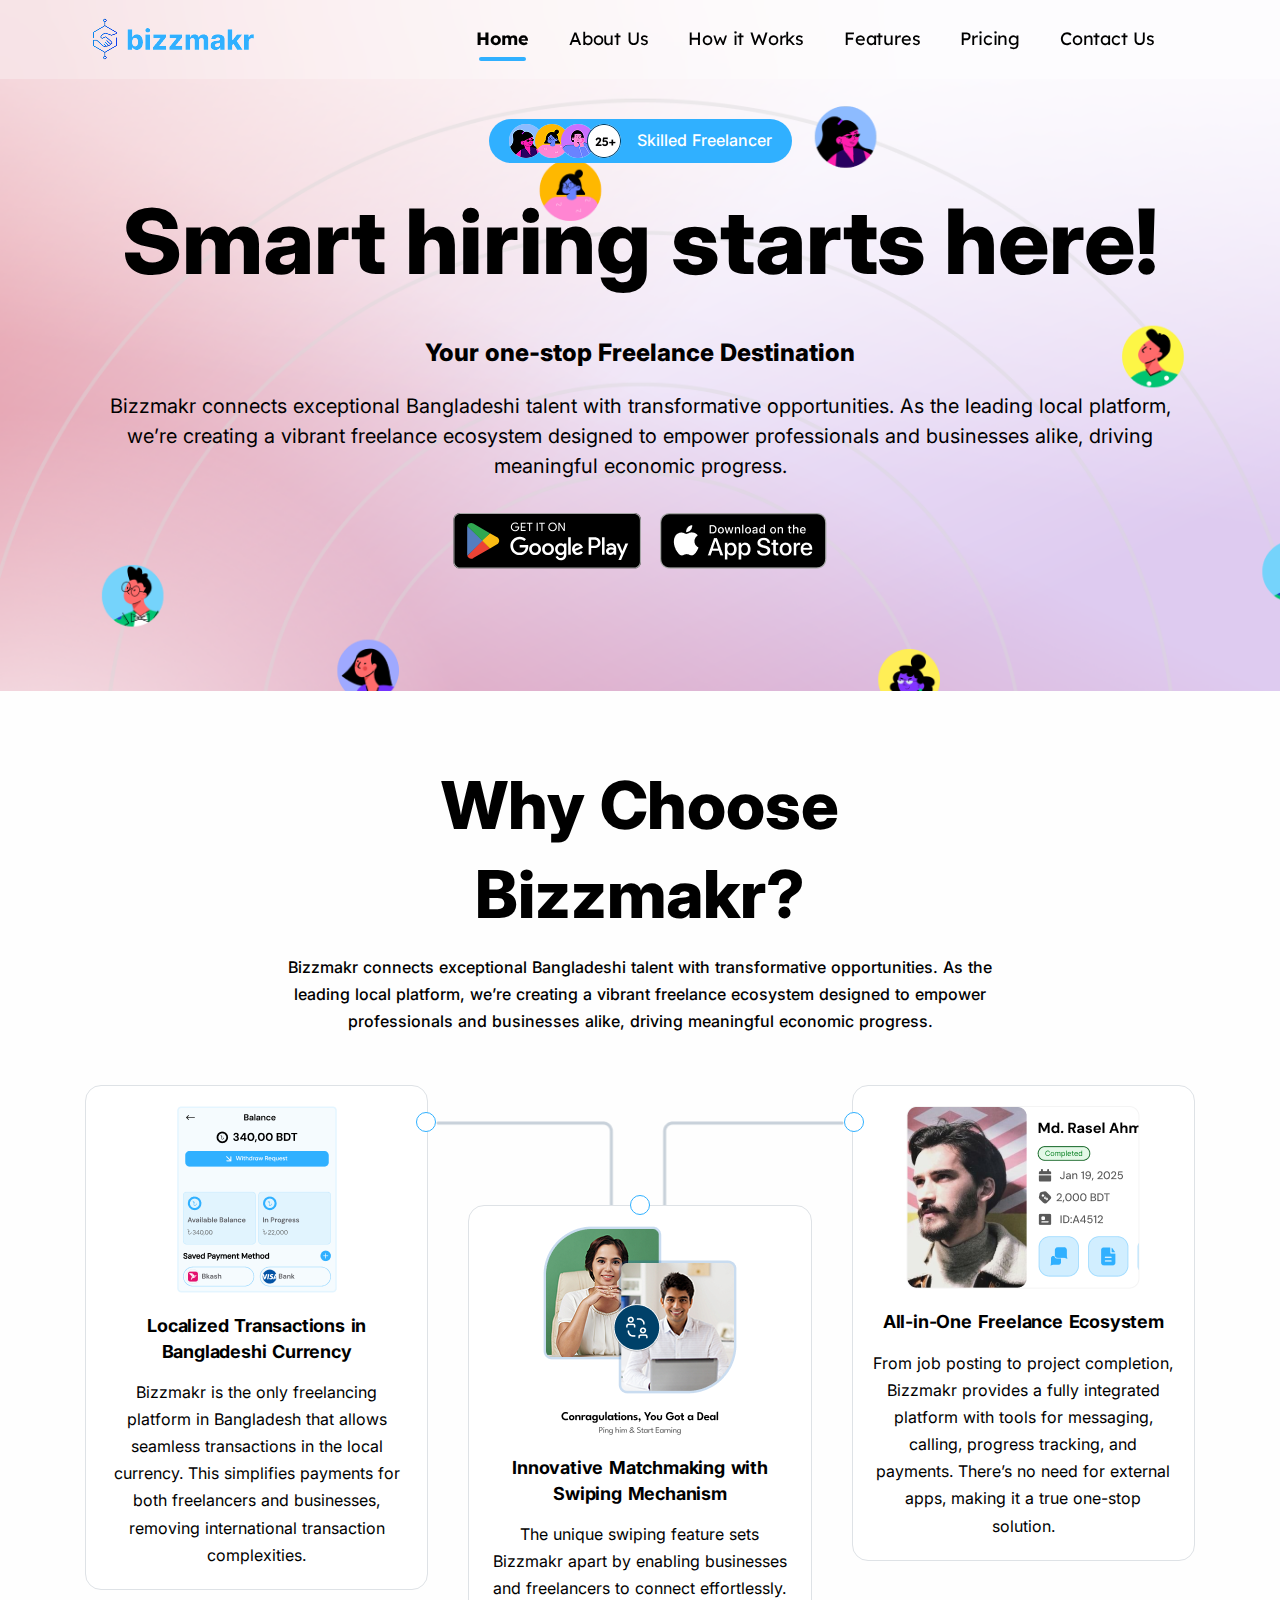
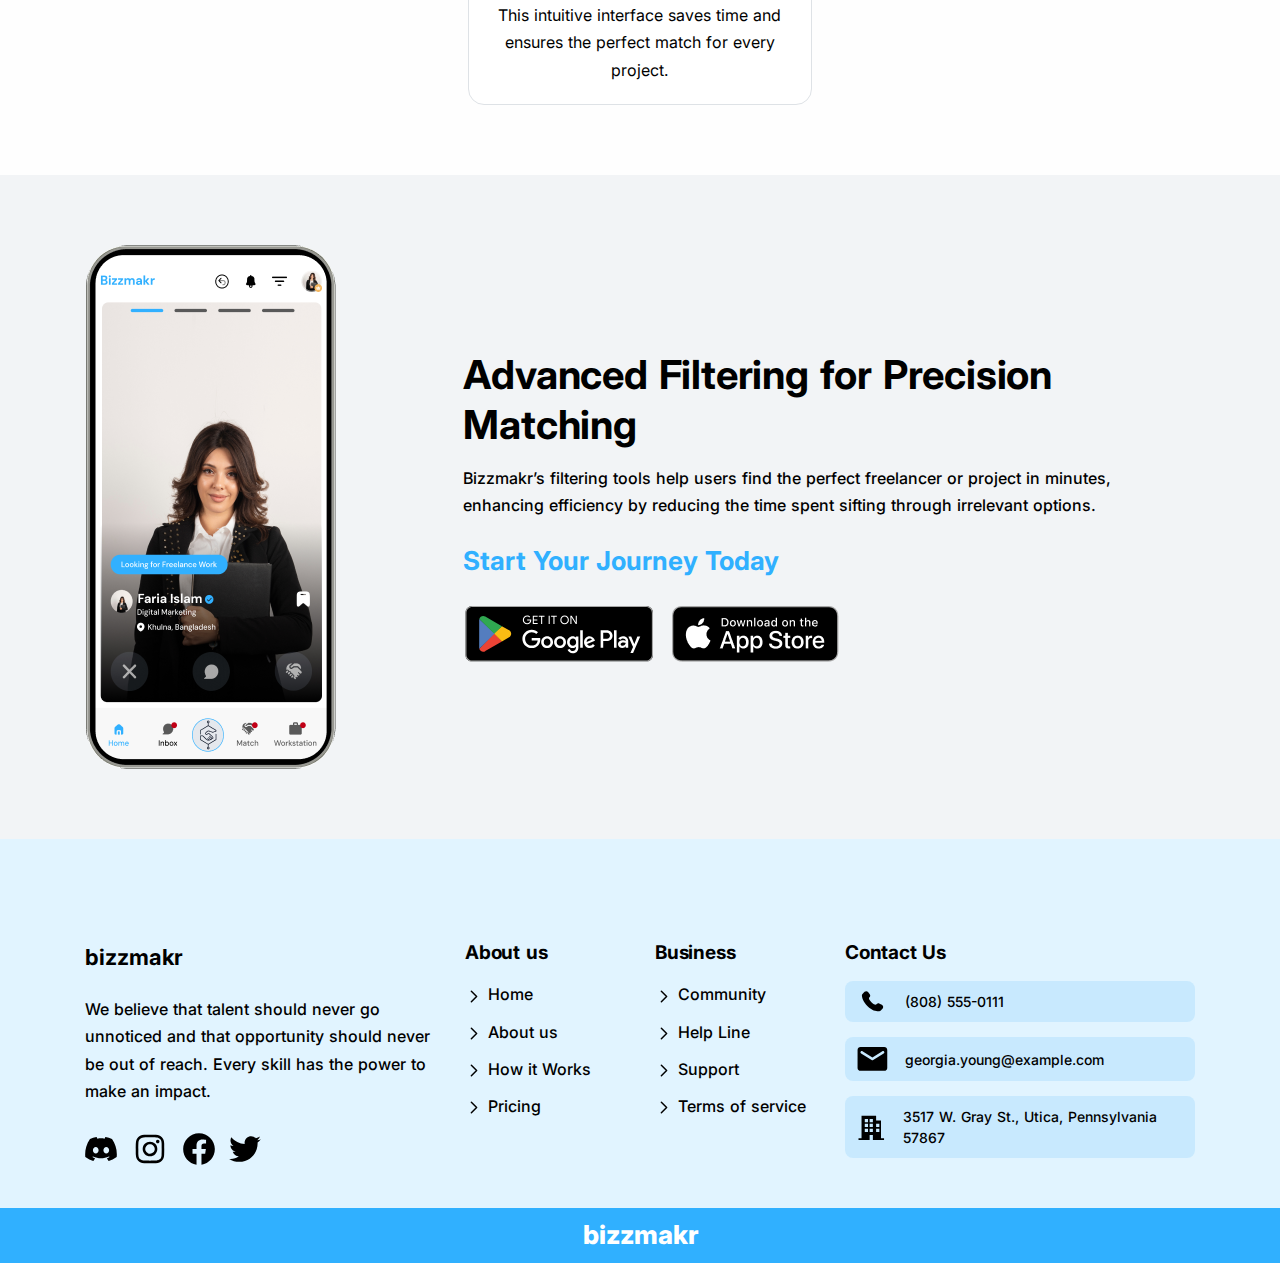
==== commit d45e207d: "update some design" ====
--- a/index.html
+++ b/index.html
@@ -25,18 +25,138 @@
             </div>
             <div class="navbar-collapse offcanvas-nav">
               <div class="offcanvas-header d-lg-none d-xl-none">
-                <a href="./"><img src="./assets/img/logo.png" alt="" /></a>
+                <a href="./"><img src="./assets/img/logo-mobile.png" alt="" /></a>
                 <button type="button" class="btn-close btn-close-dark offcanvas-close offcanvas-nav-close" aria-label="Close"></button>
               </div>
               <ul class="navbar-nav">
-                <li class="nav-item"><a class="nav-link active" href="./">Home</a></li>
-                <li class="nav-item"><a class="nav-link" href="about-us.html">About Us</a></li>
-                <li class="nav-item"><a class="nav-link" href="how-it-works.html">How it Works</a></li>
-                <li class="nav-item"><a class="nav-link" href="features.html">Features</a></li>
-                <li class="nav-item"><a class="nav-link" href="pricing.html">Pricing</a></li>
-                <li class="nav-item"><a class="nav-link" href="contact-us.html">Contact Us</a></li>
+                <li class="nav-item">
+                  <a class="nav-link d-flex align-items-center gap-2 d-lg-block active" href="./">
+                    <svg class="d-block d-lg-none w-3" width="12" height="12" viewBox="0 0 12 12" fill="none" xmlns="http://www.w3.org/2000/svg">
+                      <path
+                        d="M0.666016 10.6667V4.66671C0.666016 4.4556 0.713349 4.2556 0.808015 4.06671C0.902682 3.87782 1.03313 3.72226 1.19935 3.60004L5.19935 0.600041C5.43268 0.422263 5.69935 0.333374 5.99935 0.333374C6.29935 0.333374 6.56602 0.422263 6.79935 0.600041L10.7993 3.60004C10.966 3.72226 11.0967 3.87782 11.1913 4.06671C11.286 4.2556 11.3331 4.4556 11.3327 4.66671V10.6667C11.3327 11.0334 11.202 11.3474 10.9407 11.6087C10.6793 11.87 10.3656 12.0005 9.99935 12H7.99935C7.81046 12 7.65224 11.936 7.52468 11.808C7.39713 11.68 7.33313 11.5218 7.33268 11.3334V8.00004C7.33268 7.81115 7.26868 7.65293 7.14068 7.52537C7.01268 7.39782 6.85446 7.33382 6.66602 7.33337H5.33268C5.14379 7.33337 4.98557 7.39737 4.85802 7.52537C4.73046 7.65337 4.66646 7.8116 4.66602 8.00004V11.3334C4.66602 11.5223 4.60202 11.6807 4.47402 11.8087C4.34602 11.9367 4.18779 12.0005 3.99935 12H1.99935C1.63268 12 1.3189 11.8696 1.05802 11.6087C0.797127 11.3478 0.66646 11.0338 0.666016 10.6667Z"
+                        fill="#595959"
+                      />
+                    </svg>
+                    <span>Home</span>
+                  </a>
+                </li>
+                <li class="nav-item">
+                  <a class="nav-link d-flex align-items-center gap-2 d-lg-block" href="about-us.html">
+                    <svg class="d-block d-lg-none w-3" width="16" height="16" viewBox="0 0 16 16" fill="none" xmlns="http://www.w3.org/2000/svg">
+                      <path
+                        fill-rule="evenodd"
+                        clip-rule="evenodd"
+                        d="M9.50065 1.66667C9.50065 1.57462 9.42603 1.5 9.33398 1.5H4.66732C3.6548 1.5 2.83398 2.32081 2.83398 3.33333V12.6667C2.83398 13.6792 3.6548 14.5 4.66732 14.5H11.334C12.3465 14.5 13.1673 13.6792 13.1673 12.6667V6.09804C13.1673 6.00599 13.0927 5.93137 13.0007 5.93137H10.0007C9.72451 5.93137 9.50065 5.70752 9.50065 5.43137V1.66667ZM8.00065 6.66667C7.26427 6.66667 6.66732 7.26362 6.66732 8C6.66732 8.73638 7.26427 9.33333 8.00065 9.33333C8.73703 9.33333 9.33398 8.73638 9.33398 8C9.33398 7.26362 8.73703 6.66667 8.00065 6.66667ZM5.33398 12.3333C5.33398 11.2288 6.22941 10.3333 7.33398 10.3333H8.66732C9.77189 10.3333 10.6673 11.2288 10.6673 12.3333C10.6673 12.7015 10.3688 13 10.0007 13H6.00065C5.63246 13 5.33398 12.7015 5.33398 12.3333Z"
+                        fill="#595959"
+                      />
+                      <path d="M10.5007 1.88276C10.5007 1.75976 10.6291 1.68166 10.7248 1.75892C10.8054 1.824 10.8778 1.90024 10.9397 1.98637L12.9484 4.78497C12.9942 4.84868 12.9446 4.93137 12.8662 4.93137H10.6673C10.5753 4.93137 10.5007 4.85675 10.5007 4.76471V1.88276Z" fill="#595959" />
+                    </svg>
+
+                    <span>About Us</span>
+                  </a>
+                </li>
+                <li class="nav-item">
+                  <a class="nav-link d-flex align-items-center gap-2 d-lg-block" href="how-it-works.html">
+                    <svg class="d-block d-lg-none w-3" width="16" height="16" viewBox="0 0 16 16" fill="none" xmlns="http://www.w3.org/2000/svg">
+                      <g clip-path="url(#clip0_425_4790)">
+                        <mask id="mask0_425_4790" style="mask-type: luminance" maskUnits="userSpaceOnUse" x="0" y="0" width="16" height="16">
+                          <path
+                            d="M8.00066 14.6667C8.87629 14.6678 9.74351 14.4958 10.5525 14.1607C11.3615 13.8256 12.0963 13.334 12.7147 12.714C13.3346 12.0957 13.8263 11.3609 14.1614 10.5519C14.4965 9.7429 14.6684 8.87568 14.6673 8.00005C14.6684 7.12441 14.4965 6.25719 14.1614 5.44821C13.8263 4.63923 13.3346 3.90444 12.7147 3.28605C12.0963 2.6661 11.3615 2.17445 10.5525 1.83935C9.74351 1.50425 8.87629 1.3323 8.00066 1.33338C7.12502 1.3323 6.2578 1.50425 5.44882 1.83935C4.63984 2.17445 3.90505 2.6661 3.28666 3.28605C2.66671 3.90444 2.17506 4.63923 1.83996 5.44821C1.50486 6.25719 1.33291 7.12441 1.33399 8.00005C1.33291 8.87568 1.50486 9.7429 1.83996 10.5519C2.17506 11.3609 2.66671 12.0957 3.28666 12.714C3.90505 13.334 4.63984 13.8256 5.44882 14.1607C6.2578 14.4958 7.12502 14.6678 8.00066 14.6667Z"
+                            fill="white"
+                            stroke="white"
+                            stroke-width="2"
+                            stroke-linejoin="round"
+                          />
+                          <path d="M8 9.54171V8.20838C8.39556 8.20838 8.78224 8.09108 9.11114 7.87131C9.44004 7.65155 9.69638 7.33919 9.84776 6.97374C9.99913 6.60829 10.0387 6.20616 9.96157 5.81819C9.8844 5.43023 9.69392 5.07387 9.41421 4.79416C9.13451 4.51446 8.77814 4.32397 8.39018 4.2468C8.00222 4.16963 7.60009 4.20924 7.23463 4.36062C6.86918 4.51199 6.55682 4.76834 6.33706 5.09723C6.1173 5.42613 6 5.81281 6 6.20838" stroke="black" stroke-width="2" stroke-linecap="round" stroke-linejoin="round" />
+                          <path fill-rule="evenodd" clip-rule="evenodd" d="M8.0013 12.5417C8.22232 12.5417 8.43428 12.4539 8.59056 12.2976C8.74684 12.1413 8.83464 11.9293 8.83464 11.7083C8.83464 11.4873 8.74684 11.2754 8.59056 11.1191C8.43428 10.9628 8.22232 10.875 8.0013 10.875C7.78029 10.875 7.56833 10.9628 7.41205 11.1191C7.25577 11.2754 7.16797 11.4873 7.16797 11.7083C7.16797 11.9293 7.25577 12.1413 7.41205 12.2976C7.56833 12.4539 7.78029 12.5417 8.0013 12.5417Z" fill="black" />
+                        </mask>
+                        <g mask="url(#mask0_425_4790)">
+                          <path d="M0 0H16V16H0V0Z" fill="#595959" />
+                        </g>
+                      </g>
+                      <defs>
+                        <clipPath id="clip0_425_4790">
+                          <rect width="16" height="16" fill="white" />
+                        </clipPath>
+                      </defs>
+                    </svg>
+
+                    <span>How it Works</span>
+                  </a>
+                </li>
+                <li class="nav-item">
+                  <a class="nav-link d-flex align-items-center gap-2 d-lg-block" href="features.html">
+                    <svg class="d-block d-lg-none w-3" width="14" height="12" viewBox="0 0 14 12" fill="none" xmlns="http://www.w3.org/2000/svg">
+                      <mask id="mask0_425_4809" style="mask-type: luminance" maskUnits="userSpaceOnUse" x="0" y="0" width="14" height="12">
+                        <path
+                          d="M8.33415 0.666626H5.66748C3.15348 0.666626 1.89615 0.666626 1.11548 1.44796C0.552818 2.00996 0.395484 2.81929 0.351484 4.16663H13.6502C13.6062 2.81929 13.4488 2.00996 12.8862 1.44796C12.1055 0.666626 10.8482 0.666626 8.33415 0.666626ZM5.66748 11.3333H8.33415C10.8482 11.3333 12.1055 11.3333 12.8862 10.552C13.6668 9.77063 13.6675 8.51396 13.6675 5.99996C13.6675 5.70574 13.667 5.42796 13.6662 5.16663H0.335484C0.334151 5.42796 0.333707 5.70574 0.334151 5.99996C0.334151 8.51396 0.334151 9.77129 1.11548 10.552C1.89682 11.3326 3.15348 11.3333 5.66748 11.3333Z"
+                          fill="white"
+                        />
+                        <path
+                          fill-rule="evenodd"
+                          clip-rule="evenodd"
+                          d="M2.5 8.66663C2.5 8.53402 2.55268 8.40684 2.64645 8.31307C2.74021 8.2193 2.86739 8.16663 3 8.16663H5.66667C5.79927 8.16663 5.92645 8.2193 6.02022 8.31307C6.11399 8.40684 6.16667 8.53402 6.16667 8.66663C6.16667 8.79923 6.11399 8.92641 6.02022 9.02018C5.92645 9.11395 5.79927 9.16663 5.66667 9.16663H3C2.86739 9.16663 2.74021 9.11395 2.64645 9.02018C2.55268 8.92641 2.5 8.79923 2.5 8.66663ZM6.83333 8.66663C6.83333 8.53402 6.88601 8.40684 6.97978 8.31307C7.07355 8.2193 7.20073 8.16663 7.33333 8.16663H8.33333C8.46594 8.16663 8.59312 8.2193 8.68689 8.31307C8.78065 8.40684 8.83333 8.53402 8.83333 8.66663C8.83333 8.79923 8.78065 8.92641 8.68689 9.02018C8.59312 9.11395 8.46594 9.16663 8.33333 9.16663H7.33333C7.20073 9.16663 7.07355 9.11395 6.97978 9.02018C6.88601 8.92641 6.83333 8.79923 6.83333 8.66663Z"
+                          fill="black"
+                        />
+                      </mask>
+                      <g mask="url(#mask0_425_4809)">
+                        <path d="M-1 -2H15V14H-1V-2Z" fill="#595959" />
+                      </g>
+                    </svg>
+
+                    <span>Features</span>
+                  </a>
+                </li>
+                <li class="nav-item">
+                  <a class="nav-link d-flex align-items-center gap-2 d-lg-block" href="pricing.html">
+                    <svg class="d-block d-lg-none w-3" width="16" height="16" viewBox="0 0 16 16" fill="none" xmlns="http://www.w3.org/2000/svg">
+                      <path
+                        fill-rule="evenodd"
+                        clip-rule="evenodd"
+                        d="M2.66602 4.53337V5.33337H1.86602C1.54776 5.33337 1.24253 5.4598 1.01749 5.68485C0.792444 5.90989 0.666016 6.21511 0.666016 6.53337V12.1334C0.666016 12.4516 0.792444 12.7569 1.01749 12.9819C1.24253 13.2069 1.54776 13.3334 1.86602 13.3334H12.7993C12.9569 13.3334 13.113 13.3023 13.2586 13.242C13.4042 13.1817 13.5364 13.0933 13.6479 12.9819C13.7593 12.8705 13.8477 12.7382 13.908 12.5926C13.9683 12.447 13.9993 12.291 13.9993 12.1334V11.3334H14.7993C15.4607 11.3334 15.9993 10.7947 15.9993 10.1334V4.53337C15.9993 3.87204 15.4607 3.33337 14.7993 3.33337H3.86602C3.20468 3.33337 2.66602 3.87204 2.66602 4.53337ZM3.99935 4.66671V5.33337H12.7993C12.9569 5.33337 13.113 5.36441 13.2586 5.42472C13.4042 5.48502 13.5364 5.57342 13.6479 5.68485C13.7593 5.79628 13.8477 5.92856 13.908 6.07415C13.9683 6.21974 13.9993 6.37579 13.9993 6.53337V10H14.666V4.66671H3.99935ZM5.99935 9.33337C5.99935 8.97975 6.13982 8.64061 6.38987 8.39057C6.63992 8.14052 6.97906 8.00004 7.33268 8.00004C7.6863 8.00004 8.02544 8.14052 8.27549 8.39057C8.52554 8.64061 8.66602 8.97975 8.66602 9.33337C8.66602 9.687 8.52554 10.0261 8.27549 10.2762C8.02544 10.5262 7.6863 10.6667 7.33268 10.6667C6.97906 10.6667 6.63992 10.5262 6.38987 10.2762C6.13982 10.0261 5.99935 9.687 5.99935 9.33337Z"
+                        fill="#595959"
+                      />
+                    </svg>
+
+                    <span>Pricing</span>
+                  </a>
+                </li>
+                <li class="nav-item">
+                  <a class="nav-link d-flex align-items-center gap-2 d-lg-block" href="contact-us.html">
+                    <svg class="d-block d-lg-none w-3" width="12" height="14" viewBox="0 0 12 14" fill="none" xmlns="http://www.w3.org/2000/svg">
+                      <path
+                        d="M5.99935 8.33337C6.36602 8.33337 6.68002 8.20293 6.94135 7.94204C7.20268 7.68115 7.33313 7.36715 7.33268 7.00004C7.33224 6.63293 7.20179 6.31915 6.94135 6.05871C6.6809 5.79826 6.3669 5.6676 5.99935 5.66671C5.63179 5.66582 5.31802 5.79649 5.05802 6.05871C4.79802 6.32093 4.66735 6.63471 4.66602 7.00004C4.66468 7.36537 4.79535 7.67937 5.05802 7.94204C5.32068 8.20471 5.63446 8.33515 5.99935 8.33337ZM3.33268 11H8.66602V10.6167C8.66602 10.35 8.59379 10.1056 8.44935 9.88338C8.3049 9.66115 8.1049 9.49448 7.84935 9.38337C7.56046 9.26115 7.26313 9.16671 6.95735 9.10004C6.65157 9.03337 6.33224 9.00004 5.99935 9.00004C5.66646 9.00004 5.34713 9.03337 5.04135 9.10004C4.73557 9.16671 4.43824 9.26115 4.14935 9.38337C3.89379 9.49448 3.69379 9.66115 3.54935 9.88338C3.4049 10.1056 3.33268 10.35 3.33268 10.6167V11ZM9.99935 13.6667H1.99935C1.63268 13.6667 1.3189 13.5363 1.05802 13.2754C0.797127 13.0145 0.66646 12.7005 0.666016 12.3334V1.66671C0.666016 1.30004 0.796682 0.986263 1.05802 0.725374C1.31935 0.464485 1.63313 0.333818 1.99935 0.333374H6.78268C6.96046 0.333374 7.13002 0.366707 7.29135 0.433374C7.45268 0.500041 7.59424 0.594485 7.71602 0.716707L10.9493 3.95004C11.0716 4.07226 11.166 4.21404 11.2327 4.37537C11.2993 4.53671 11.3327 4.70604 11.3327 4.88337V12.3334C11.3327 12.7 11.2022 13.014 10.9413 13.2754C10.6805 13.5367 10.3665 13.6672 9.99935 13.6667Z"
+                        fill="#595959"
+                      />
+                    </svg>
+
+                    <span>Contact Us</span>
+                  </a>
+                </li>
               </ul>
               <!-- /.navbar-nav -->
+              <div class="mobile-nav-footer d-block d-lg-none">
+                <img class="d-flex m-auto mb-2" src="./assets/img/mobile-nav-footer.png" alt="" />
+                <div class="bg-deep-ash rounded-3 p-2">
+                  <p class="fs-18 fw-600 lh-xs mb-3">
+                    How to Use <br />
+                    Bizzmakr
+                  </p>
+                  <div class="d-flex align-items-center gap-3">
+                    <svg width="24" height="25" viewBox="0 0 24 25" fill="none" xmlns="http://www.w3.org/2000/svg">
+                      <path
+                        d="M20.029 14.9417C19.9467 15.0143 19.897 15.117 19.8918 15.2266C19.8432 16.2392 19.76 17.2506 19.642 18.2589C19.4879 19.5765 18.4224 20.6262 17.0923 20.7748C13.7365 21.1499 10.2649 21.1499 6.90905 20.7748C5.57894 20.6262 4.51346 19.5765 4.35934 18.2589C3.95834 14.8303 3.95834 11.3668 4.35934 7.93823C4.51346 6.62056 5.57894 5.57094 6.90905 5.42228C9.12157 5.175 11.3871 5.09087 13.6341 5.16966C13.7964 5.17535 13.9345 5.05189 13.9458 4.88992L13.995 4.1869C13.998 4.14551 14.002 4.10456 14.0071 4.06407C14.0315 3.86968 13.8967 3.678 13.7009 3.67107C11.3754 3.58868 9.03342 3.67552 6.74244 3.93157C4.73038 4.15644 3.10605 5.74145 2.8695 7.76398C2.45496 11.3083 2.45496 14.8888 2.8695 18.4331C3.10605 20.4556 4.73038 22.0407 6.74244 22.2655C10.209 22.653 13.7924 22.653 17.2589 22.2655C19.271 22.0407 20.8953 20.4556 21.1319 18.4331C21.3009 16.9883 21.401 15.5375 21.4322 14.0855C21.4361 13.9033 21.2125 13.8125 21.0846 13.9423C20.7444 14.2876 20.3924 14.6209 20.029 14.9417Z"
+                        fill="#30B0FF"
+                      />
+                      <path
+                        d="M7.86789 16.3983C7.64666 16.3374 7.49532 16.1337 7.50083 15.9043L7.56007 13.4404C7.64489 9.91246 10.5292 7.09665 14.0582 7.09665L15.3156 7.09665C15.3419 6.47292 15.3777 5.8495 15.4231 5.22659L15.491 4.29595C15.5324 3.72801 16.1657 3.41052 16.6455 3.71714C18.7165 5.04043 20.5168 6.74552 21.9507 8.74153L22.4068 9.37647C22.532 9.55079 22.532 9.78557 22.4068 9.95989L21.9507 10.5948C20.5168 12.5908 18.7165 14.2959 16.6455 15.6192C16.2503 15.8717 15.7497 15.701 15.5627 15.3157C15.5234 15.2338 15.4982 15.1394 15.491 15.0404L15.4231 14.1098C15.369 13.3669 15.3284 12.6233 15.3015 11.8793L14.9474 11.826C12.6912 11.4864 10.4595 12.5752 9.33848 14.5624L8.43618 16.162C8.3932 16.2381 8.33221 16.2997 8.26137 16.343C8.14642 16.4132 8.00465 16.436 7.86789 16.3983Z"
+                        fill="#30B0FF"
+                      />
+                    </svg>
+                    <a href="" class="text-black text-decoration-none fs-14">Check the link</a>
+                  </div>
+                </div>
+              </div>
             </div>
             <!-- /.navbar-collapse -->
             <div class="navbar-other text-white ms-lg-4">
@@ -55,7 +175,7 @@
         <!-- /.navbar -->
 
         <section class="wrapper hero-bg">
-          <div class="container pt-8 pb-16">
+          <div class="container pt-8 pb-8 pb-lg-16">
             <div class="row align-items-center text-center">
               <div class="col-12" data-cues="slideInDown" data-group="page-title" data-delay="600">
                 <div class="align-items-center bg-primary d-inline-flex gap-3 mb-4 p-4 py-1 rounded-pill">
@@ -63,14 +183,14 @@
                   <p class="mb-0 fw-600 text-white">Skilled Freelancer</p>
                 </div>
                 <h1 class="main-title mb-7">Smart hiring starts here!</h1>
-                <p class="fw-800 fs-24 lh-sm">Your one-stop Freelance Destination</p>
-                <p class="fs-20 fw-light lh-sm mb-6">Bizzmakr connects exceptional Bangladeshi talent with transformative opportunities. As the leading local platform, we’re creating a vibrant freelance ecosystem designed to empower professionals and businesses alike, driving meaningful economic progress.</p>
+                <p class="fw-800 fs-sm-20 fs-24 lh-sm">Your one-stop Freelance Destination</p>
+                <p class="fs-sm-16 fs-20 fw-light lh-sm mb-6">Bizzmakr connects exceptional Bangladeshi talent with transformative opportunities. As the leading local platform, we’re creating a vibrant freelance ecosystem designed to empower professionals and businesses alike, driving meaningful economic progress.</p>
                 <div class="d-flex align-items-center justify-content-center gap-3">
                   <button class="btn m-0 p-0">
-                    <img src="./assets/img/Google-Play.svg" alt="" />
+                    <img class="w-sm-17" src="./assets/img/Google-Play.svg" alt="" />
                   </button>
                   <button class="btn m-0 p-0">
-                    <img src="./assets/img/App-Store.png" alt="" />
+                    <img class="w-sm-17" src="./assets/img/App-Store.png" alt="" />
                   </button>
                 </div>
               </div>
@@ -83,10 +203,10 @@
       </div>
 
       <section class="wrapper">
-        <div class="container py-12">
+        <div class="container py-8 py-lg-12">
           <div class="row">
             <div class="col-md-10 offset-md-1 col-lg-8 offset-lg-2 mx-auto text-center">
-              <h2 class="display-1 mb-3">Why Choose Bizzmakr?</h2>
+              <h2 class="sub-title mb-3">Why Choose Bizzmakr?</h2>
               <p class="mb-10">Bizzmakr connects exceptional Bangladeshi talent with transformative opportunities. As the leading local platform, we’re creating a vibrant freelance ecosystem designed to empower professionals and businesses alike, driving meaningful economic progress.</p>
             </div>
             <!-- /column -->
@@ -137,8 +257,8 @@
         <!-- /.container -->
       </section>
       <section class="wrapper bg-white-smoke">
-        <div class="container py-12">
-          <div class="row align-items-center">
+        <div class="container py-8 py-lg-12">
+          <div class="row g-5 align-items-center text-center text-lg-start">
             <div class="col-lg-4">
               <img class="img-fluid" src="./assets/img/Body.png" alt="" />
             </div>
@@ -146,7 +266,7 @@
               <h2 class="display-3 mb-3">Advanced Filtering for Precision Matching</h2>
               <p>Bizzmakr’s filtering tools help users find the perfect freelancer or project in minutes, enhancing efficiency by reducing the time spent sifting through irrelevant options.</p>
               <p class="fw-bold text-primary fs-26">Start Your Journey Today</p>
-              <div class="d-flex align-items-center gap-3">
+              <div class="d-flex flex-wrap align-items-center justify-content-center justify-content-lg-start gap-3">
                 <button class="btn m-0 p-0">
                   <img src="./assets/img/Google-Play.svg" alt="" />
                 </button>
@@ -160,7 +280,7 @@
       </section>
 
       <footer class="footer-bg">
-        <div class="container pt-13 pt-md-15 pb-7">
+        <div class="container pt-8 pt-md-15 pb-7">
           <div class="row gy-6 gy-lg-0">
             <div class="col-lg-4">
               <div class="widget">
@@ -343,7 +463,7 @@
         </div>
         <!-- /.container -->
         <div class="container-fluid bg-primary py-1">
-          <p class="mb-0 text-center px-4 text-white fs-26 fw-800">bizzmakr</p>
+          <p class="mb-0 text-center px-4 text-white fs-26 fs-sm-65 fw-800">bizzmakr</p>
         </div>
         <!-- /.container -->
       </footer>
--- a/assets/css/custom.css
+++ b/assets/css/custom.css
@@ -79,6 +79,9 @@
 .bg-soft-blue {
   background: #95d5fd54 !important;
 }
+.bg-deep-ash {
+  background: #6c849d52;
+}
 .hero-bg {
   background-image: url(../img/bg.png);
   background-position: center;
@@ -88,9 +91,77 @@
 .text-navy {
   color: #004169 !important;
 }
-.main-title {
-  font-size: 90px;
-  font-weight: 800;
+@media (min-width: 768px) {
+  .main-title {
+    font-size: 90px;
+    font-weight: 800;
+  }
+  .sub-title {
+    font-size: 66px;
+    font-weight: 800;
+  }
+}
+@media (max-width: 767px) {
+  .main-title {
+    font-size: 40px;
+    font-weight: 800;
+  }
+  .sub-title {
+    font-size: 36px;
+    font-weight: 800;
+  }
+  .fs-sm-13 {
+    font-size: 13px;
+  }
+  .fs-sm-14 {
+    font-size: 14px;
+  }
+  .fs-sm-15 {
+    font-size: 15px;
+  }
+  .fs-sm-16 {
+    font-size: 16px;
+  }
+  .fs-sm-17 {
+    font-size: 17px;
+  }
+  .fs-sm-18 {
+    font-size: 18px;
+  }
+  .fs-sm-19 {
+    font-size: 19px;
+  }
+  .fs-sm-20 {
+    font-size: 20px;
+  }
+  .fs-sm-21 {
+    font-size: 21px;
+  }
+  .fs-sm-22 {
+    font-size: 22px;
+  }
+  .fs-sm-23 {
+    font-size: 23px;
+  }
+  .fs-sm-24 {
+    font-size: 24px;
+  }
+  .fs-sm-25 {
+    font-size: 25px;
+  }
+  .fs-sm-26 {
+    font-size: 26px;
+  }
+  .fs-sm-32 {
+    font-size: 32px;
+  }
+  .fs-sm-65 {
+    font-size: 65px;
+    line-height: 65px;
+  }
+  .w-sm-17 {
+    width: 7rem !important;
+  }
 }
 .fw-800 {
   font-weight: 800;
@@ -219,12 +290,17 @@
     box-shadow: 0px 6px 10px 4px #00000026;
     background: #fff;
   }
+  .offcanvas-nav {
+    background: #fff;
+    width: 230px !important;
+    padding-left: 15px !important;
+  }
   .navbar-expand-lg .navbar-nav .nav-link.active {
     background: #30b0ff26;
     color: #30b0ff !important;
     font-weight: 400 !important;
     margin-right: 20px;
-    padding: 8px 15px;
+    padding: 8px 10px;
     border-radius: 40px;
     line-height: 16px;
     margin-bottom: 5px;
@@ -249,6 +325,24 @@
     padding: 3px !important;
   }
   .offcanvas-header {
-    padding: 5px !important;
-  }
-}
+    padding: 20px 11px 25px 15px !important;
+  }
+  .offcanvas-header::after {
+    content: "";
+    position: absolute;
+    left: 0;
+    right: 0;
+    width: 85%;
+    top: 65px;
+    height: 1px;
+    background-color: #c9c9c9;
+    margin: auto;
+  }
+  .mobile-nav-footer {
+    position: absolute;
+    left: 0;
+    bottom: 0;
+    right: 0;
+    padding: 15px;
+  }
+}
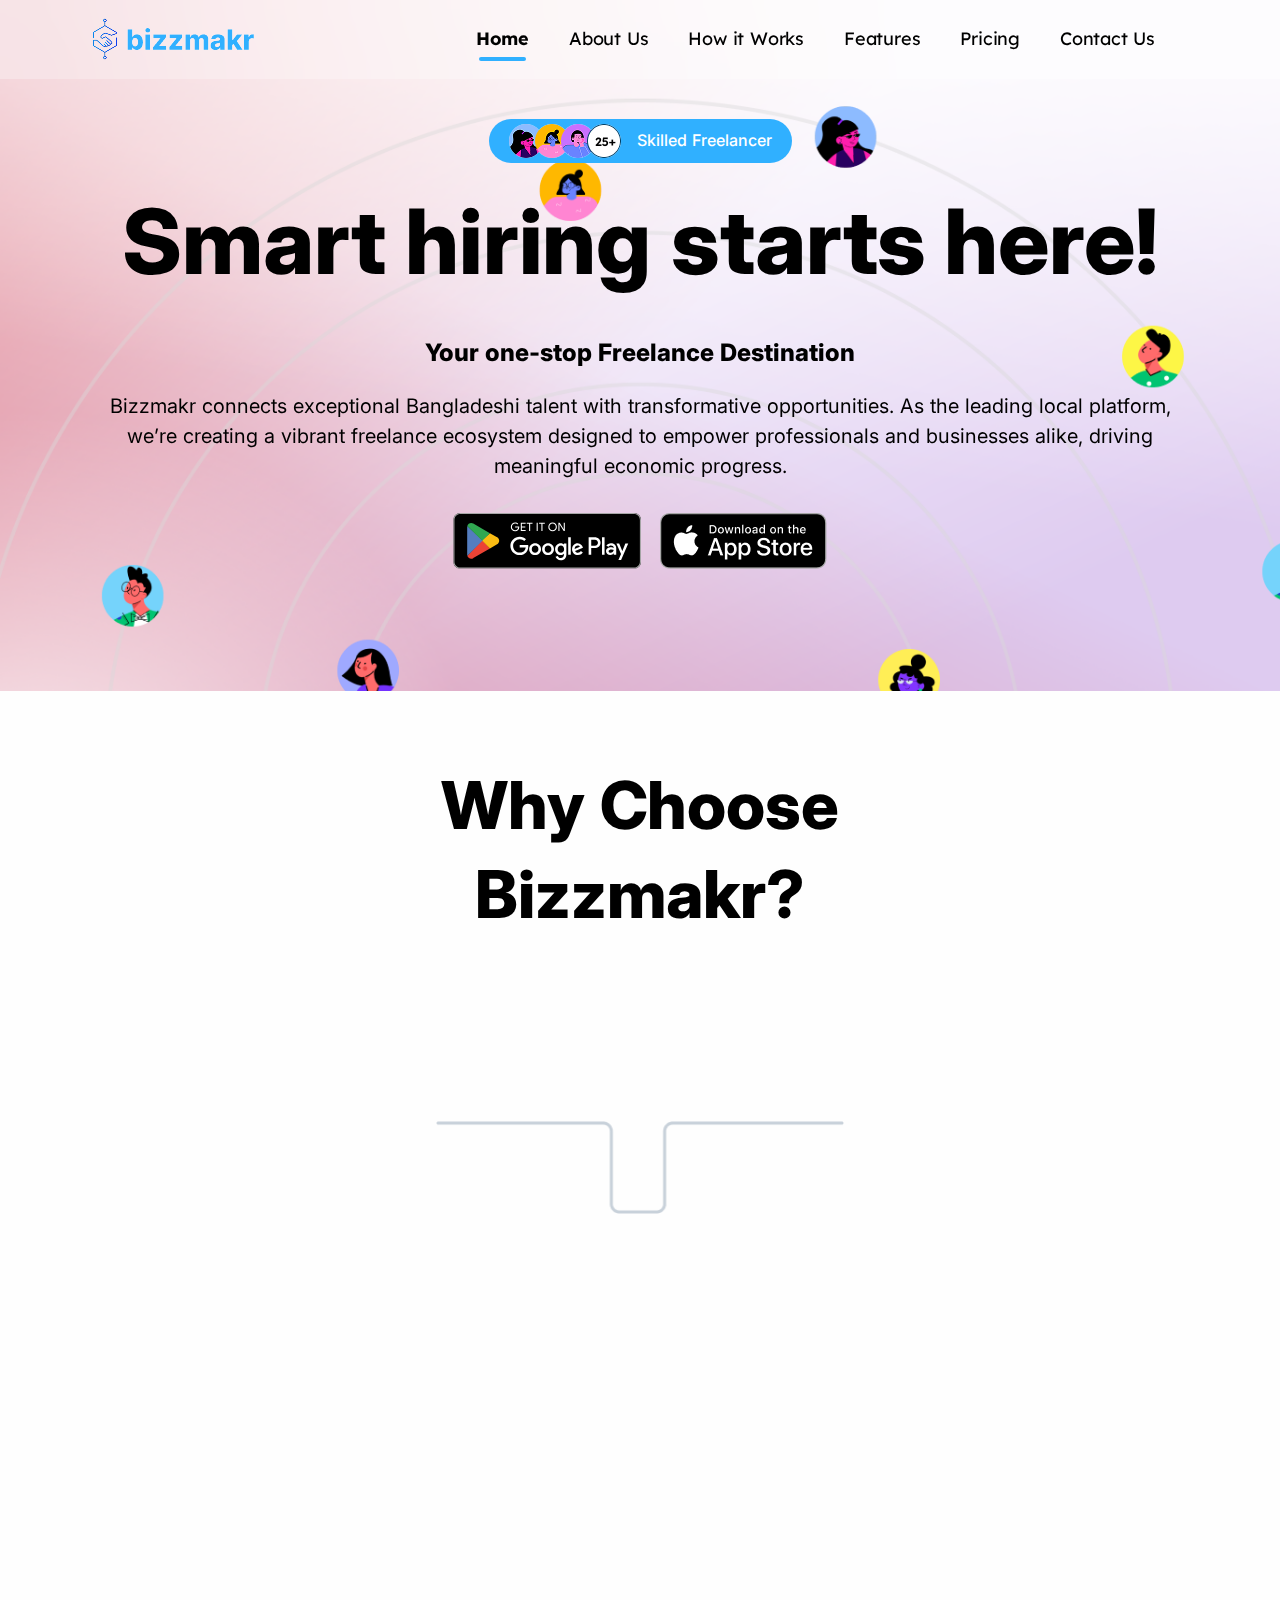
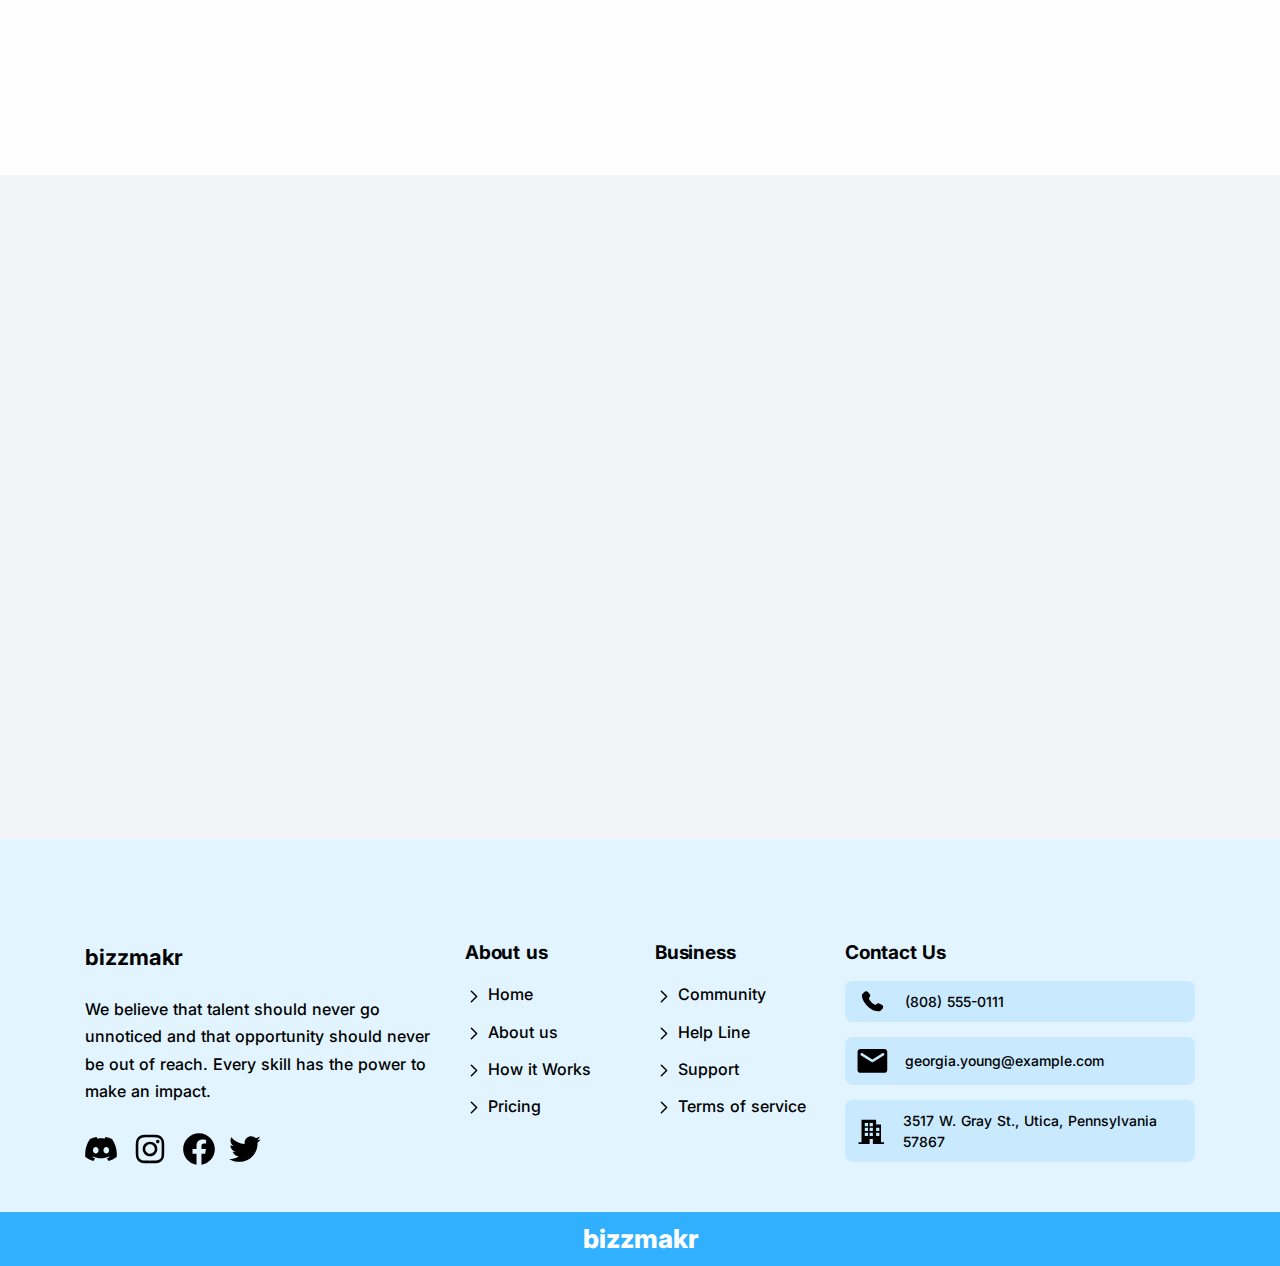
==== commit 58ca3b53: "complate design" ====
--- a/index.html
+++ b/index.html
@@ -4,9 +4,20 @@
     <meta charset="utf-8" />
     <meta name="viewport" content="width=device-width, initial-scale=1.0" />
     <link rel="shortcut icon" href="./assets/img/FAV.png" />
-    <title>Bizzmakr</title>
+    <title>Bizzmakr | Bangladesh’s #1 Freelance Marketplace – Hire & Work</title>
+    <meta name="description" content="Find skilled freelancers in Bangladesh on Bizzmakr. Swipe, match, hire & pay seamlessly in BDT. Fast, secure, and efficient. Get started today!" />
+    <meta property="og:title" content=" Bizzmakr | Bangladesh’s #1 Freelance Marketplace – Hire & Work" />
+    <meta property="og:type" content="website" />
+    <meta property="og:image" itemprop="image" content="./assets/img/feature.png" />
+    <meta property="og:image:secure_url" content="./assets/img/feature.png" />
+    <meta property="og:description" content="Find skilled freelancers in Bangladesh on Bizzmakr. Swipe, match, hire & pay seamlessly in BDT. Fast, secure, and efficient. Get started today!" />
+    <meta property="og:image:width" content="1280" />
+    <meta property="og:image:height" content="640" />
+    <meta property="twitter:card" content="summary_large_image" />
+    <meta property="twitter:image" content="./assets/img/feature.png" />
+
     <link rel="stylesheet" href="./assets/plugin/smartmenus/jquery.smartmenus.bootstrap.css" />
-    <link rel="stylesheet" href="./assets/plugin/owlcarousel/owlcarousel.css" />
+    <link rel="stylesheet" href="./assets/plugin/aos/aos.css" />
     <link rel="stylesheet" href="./assets/css/style.css" />
     <link rel="stylesheet" href="./assets/css/colors/blue.css" />
     <link rel="stylesheet" href="./assets/css/custom.css" />
@@ -31,7 +42,7 @@
               <ul class="navbar-nav">
                 <li class="nav-item">
                   <a class="nav-link d-flex align-items-center gap-2 d-lg-block active" href="./">
-                    <svg class="d-block d-lg-none w-3" width="12" height="12" viewBox="0 0 12 12" fill="none" xmlns="http://www.w3.org/2000/svg">
+                    <svg class="d-block d-lg-none w-3 type-1" width="12" height="12" viewBox="0 0 12 12" fill="none" xmlns="http://www.w3.org/2000/svg">
                       <path
                         d="M0.666016 10.6667V4.66671C0.666016 4.4556 0.713349 4.2556 0.808015 4.06671C0.902682 3.87782 1.03313 3.72226 1.19935 3.60004L5.19935 0.600041C5.43268 0.422263 5.69935 0.333374 5.99935 0.333374C6.29935 0.333374 6.56602 0.422263 6.79935 0.600041L10.7993 3.60004C10.966 3.72226 11.0967 3.87782 11.1913 4.06671C11.286 4.2556 11.3331 4.4556 11.3327 4.66671V10.6667C11.3327 11.0334 11.202 11.3474 10.9407 11.6087C10.6793 11.87 10.3656 12.0005 9.99935 12H7.99935C7.81046 12 7.65224 11.936 7.52468 11.808C7.39713 11.68 7.33313 11.5218 7.33268 11.3334V8.00004C7.33268 7.81115 7.26868 7.65293 7.14068 7.52537C7.01268 7.39782 6.85446 7.33382 6.66602 7.33337H5.33268C5.14379 7.33337 4.98557 7.39737 4.85802 7.52537C4.73046 7.65337 4.66646 7.8116 4.66602 8.00004V11.3334C4.66602 11.5223 4.60202 11.6807 4.47402 11.8087C4.34602 11.9367 4.18779 12.0005 3.99935 12H1.99935C1.63268 12 1.3189 11.8696 1.05802 11.6087C0.797127 11.3478 0.66646 11.0338 0.666016 10.6667Z"
                         fill="#595959"
@@ -42,7 +53,7 @@
                 </li>
                 <li class="nav-item">
                   <a class="nav-link d-flex align-items-center gap-2 d-lg-block" href="about-us.html">
-                    <svg class="d-block d-lg-none w-3" width="16" height="16" viewBox="0 0 16 16" fill="none" xmlns="http://www.w3.org/2000/svg">
+                    <svg class="d-block d-lg-none w-3 type-1" width="16" height="16" viewBox="0 0 16 16" fill="none" xmlns="http://www.w3.org/2000/svg">
                       <path
                         fill-rule="evenodd"
                         clip-rule="evenodd"
@@ -51,65 +62,32 @@
                       />
                       <path d="M10.5007 1.88276C10.5007 1.75976 10.6291 1.68166 10.7248 1.75892C10.8054 1.824 10.8778 1.90024 10.9397 1.98637L12.9484 4.78497C12.9942 4.84868 12.9446 4.93137 12.8662 4.93137H10.6673C10.5753 4.93137 10.5007 4.85675 10.5007 4.76471V1.88276Z" fill="#595959" />
                     </svg>
-
                     <span>About Us</span>
                   </a>
                 </li>
                 <li class="nav-item">
                   <a class="nav-link d-flex align-items-center gap-2 d-lg-block" href="how-it-works.html">
-                    <svg class="d-block d-lg-none w-3" width="16" height="16" viewBox="0 0 16 16" fill="none" xmlns="http://www.w3.org/2000/svg">
-                      <g clip-path="url(#clip0_425_4790)">
-                        <mask id="mask0_425_4790" style="mask-type: luminance" maskUnits="userSpaceOnUse" x="0" y="0" width="16" height="16">
-                          <path
-                            d="M8.00066 14.6667C8.87629 14.6678 9.74351 14.4958 10.5525 14.1607C11.3615 13.8256 12.0963 13.334 12.7147 12.714C13.3346 12.0957 13.8263 11.3609 14.1614 10.5519C14.4965 9.7429 14.6684 8.87568 14.6673 8.00005C14.6684 7.12441 14.4965 6.25719 14.1614 5.44821C13.8263 4.63923 13.3346 3.90444 12.7147 3.28605C12.0963 2.6661 11.3615 2.17445 10.5525 1.83935C9.74351 1.50425 8.87629 1.3323 8.00066 1.33338C7.12502 1.3323 6.2578 1.50425 5.44882 1.83935C4.63984 2.17445 3.90505 2.6661 3.28666 3.28605C2.66671 3.90444 2.17506 4.63923 1.83996 5.44821C1.50486 6.25719 1.33291 7.12441 1.33399 8.00005C1.33291 8.87568 1.50486 9.7429 1.83996 10.5519C2.17506 11.3609 2.66671 12.0957 3.28666 12.714C3.90505 13.334 4.63984 13.8256 5.44882 14.1607C6.2578 14.4958 7.12502 14.6678 8.00066 14.6667Z"
-                            fill="white"
-                            stroke="white"
-                            stroke-width="2"
-                            stroke-linejoin="round"
-                          />
-                          <path d="M8 9.54171V8.20838C8.39556 8.20838 8.78224 8.09108 9.11114 7.87131C9.44004 7.65155 9.69638 7.33919 9.84776 6.97374C9.99913 6.60829 10.0387 6.20616 9.96157 5.81819C9.8844 5.43023 9.69392 5.07387 9.41421 4.79416C9.13451 4.51446 8.77814 4.32397 8.39018 4.2468C8.00222 4.16963 7.60009 4.20924 7.23463 4.36062C6.86918 4.51199 6.55682 4.76834 6.33706 5.09723C6.1173 5.42613 6 5.81281 6 6.20838" stroke="black" stroke-width="2" stroke-linecap="round" stroke-linejoin="round" />
-                          <path fill-rule="evenodd" clip-rule="evenodd" d="M8.0013 12.5417C8.22232 12.5417 8.43428 12.4539 8.59056 12.2976C8.74684 12.1413 8.83464 11.9293 8.83464 11.7083C8.83464 11.4873 8.74684 11.2754 8.59056 11.1191C8.43428 10.9628 8.22232 10.875 8.0013 10.875C7.78029 10.875 7.56833 10.9628 7.41205 11.1191C7.25577 11.2754 7.16797 11.4873 7.16797 11.7083C7.16797 11.9293 7.25577 12.1413 7.41205 12.2976C7.56833 12.4539 7.78029 12.5417 8.0013 12.5417Z" fill="black" />
-                        </mask>
-                        <g mask="url(#mask0_425_4790)">
-                          <path d="M0 0H16V16H0V0Z" fill="#595959" />
-                        </g>
-                      </g>
-                      <defs>
-                        <clipPath id="clip0_425_4790">
-                          <rect width="16" height="16" fill="white" />
-                        </clipPath>
-                      </defs>
-                    </svg>
-
+                    <svg class="d-block d-lg-none w-3 type-2" xmlns="http://www.w3.org/2000/svg" width="24" height="24" viewBox="0 0 24 24" fill="#595959" class="icon icon-tabler icons-tabler-filled icon-tabler-help-octagon">
+                      <path stroke="none" d="M0 0h24v24H0z" fill="none" />
+                      <path
+                        d="M14.897 1a4 4 0 0 1 2.664 1.016l.165 .156l4.1 4.1a4 4 0 0 1 1.168 2.605l.006 .227v5.794a4 4 0 0 1 -1.016 2.664l-.156 .165l-4.1 4.1a4 4 0 0 1 -2.603 1.168l-.227 .006h-5.795a3.999 3.999 0 0 1 -2.664 -1.017l-.165 -.156l-4.1 -4.1a4 4 0 0 1 -1.168 -2.604l-.006 -.227v-5.794a4 4 0 0 1 1.016 -2.664l.156 -.165l4.1 -4.1a4 4 0 0 1 2.605 -1.168l.227 -.006h5.793zm-2.897 14a1 1 0 0 0 -.993 .883l-.007 .117l.007 .127a1 1 0 0 0 1.986 0l.007 -.117l-.007 -.127a1 1 0 0 0 -.993 -.883zm1.368 -6.673a2.98 2.98 0 0 0 -3.631 .728a1 1 0 0 0 1.44 1.383l.171 -.18a.98 .98 0 0 1 1.11 -.15a1 1 0 0 1 -.34 1.886l-.232 .012a1 1 0 0 0 .111 1.994a3 3 0 0 0 1.371 -5.673z"
+                      />
+                    </svg>
                     <span>How it Works</span>
                   </a>
                 </li>
                 <li class="nav-item">
                   <a class="nav-link d-flex align-items-center gap-2 d-lg-block" href="features.html">
-                    <svg class="d-block d-lg-none w-3" width="14" height="12" viewBox="0 0 14 12" fill="none" xmlns="http://www.w3.org/2000/svg">
-                      <mask id="mask0_425_4809" style="mask-type: luminance" maskUnits="userSpaceOnUse" x="0" y="0" width="14" height="12">
-                        <path
-                          d="M8.33415 0.666626H5.66748C3.15348 0.666626 1.89615 0.666626 1.11548 1.44796C0.552818 2.00996 0.395484 2.81929 0.351484 4.16663H13.6502C13.6062 2.81929 13.4488 2.00996 12.8862 1.44796C12.1055 0.666626 10.8482 0.666626 8.33415 0.666626ZM5.66748 11.3333H8.33415C10.8482 11.3333 12.1055 11.3333 12.8862 10.552C13.6668 9.77063 13.6675 8.51396 13.6675 5.99996C13.6675 5.70574 13.667 5.42796 13.6662 5.16663H0.335484C0.334151 5.42796 0.333707 5.70574 0.334151 5.99996C0.334151 8.51396 0.334151 9.77129 1.11548 10.552C1.89682 11.3326 3.15348 11.3333 5.66748 11.3333Z"
-                          fill="white"
-                        />
-                        <path
-                          fill-rule="evenodd"
-                          clip-rule="evenodd"
-                          d="M2.5 8.66663C2.5 8.53402 2.55268 8.40684 2.64645 8.31307C2.74021 8.2193 2.86739 8.16663 3 8.16663H5.66667C5.79927 8.16663 5.92645 8.2193 6.02022 8.31307C6.11399 8.40684 6.16667 8.53402 6.16667 8.66663C6.16667 8.79923 6.11399 8.92641 6.02022 9.02018C5.92645 9.11395 5.79927 9.16663 5.66667 9.16663H3C2.86739 9.16663 2.74021 9.11395 2.64645 9.02018C2.55268 8.92641 2.5 8.79923 2.5 8.66663ZM6.83333 8.66663C6.83333 8.53402 6.88601 8.40684 6.97978 8.31307C7.07355 8.2193 7.20073 8.16663 7.33333 8.16663H8.33333C8.46594 8.16663 8.59312 8.2193 8.68689 8.31307C8.78065 8.40684 8.83333 8.53402 8.83333 8.66663C8.83333 8.79923 8.78065 8.92641 8.68689 9.02018C8.59312 9.11395 8.46594 9.16663 8.33333 9.16663H7.33333C7.20073 9.16663 7.07355 9.11395 6.97978 9.02018C6.88601 8.92641 6.83333 8.79923 6.83333 8.66663Z"
-                          fill="black"
-                        />
-                      </mask>
-                      <g mask="url(#mask0_425_4809)">
-                        <path d="M-1 -2H15V14H-1V-2Z" fill="#595959" />
-                      </g>
-                    </svg>
-
+                    <svg class="d-block d-lg-none w-3 type-2" xmlns="http://www.w3.org/2000/svg" width="16" height="16" viewBox="0 0 24 24" fill="#595959" class="icon icon-tabler icons-tabler-filled icon-tabler-credit-card">
+                      <path stroke="none" d="M0 0h24v24H0z" fill="none" />
+                      <path d="M22 10v6a4 4 0 0 1 -4 4h-12a4 4 0 0 1 -4 -4v-6h20zm-14.99 4h-.01a1 1 0 1 0 .01 2a1 1 0 0 0 0 -2zm5.99 0h-2a1 1 0 0 0 0 2h2a1 1 0 0 0 0 -2zm5 -10a4 4 0 0 1 4 4h-20a4 4 0 0 1 4 -4h12z" />
+                    </svg>
                     <span>Features</span>
                   </a>
                 </li>
                 <li class="nav-item">
                   <a class="nav-link d-flex align-items-center gap-2 d-lg-block" href="pricing.html">
-                    <svg class="d-block d-lg-none w-3" width="16" height="16" viewBox="0 0 16 16" fill="none" xmlns="http://www.w3.org/2000/svg">
+                    <svg class="d-block d-lg-none w-3 type-1" width="16" height="16" viewBox="0 0 16 16" fill="none" xmlns="http://www.w3.org/2000/svg">
                       <path
                         fill-rule="evenodd"
                         clip-rule="evenodd"
@@ -117,19 +95,17 @@
                         fill="#595959"
                       />
                     </svg>
-
                     <span>Pricing</span>
                   </a>
                 </li>
                 <li class="nav-item">
                   <a class="nav-link d-flex align-items-center gap-2 d-lg-block" href="contact-us.html">
-                    <svg class="d-block d-lg-none w-3" width="12" height="14" viewBox="0 0 12 14" fill="none" xmlns="http://www.w3.org/2000/svg">
+                    <svg class="d-block d-lg-none w-3 type-1" width="12" height="14" viewBox="0 0 12 14" fill="none" xmlns="http://www.w3.org/2000/svg">
                       <path
                         d="M5.99935 8.33337C6.36602 8.33337 6.68002 8.20293 6.94135 7.94204C7.20268 7.68115 7.33313 7.36715 7.33268 7.00004C7.33224 6.63293 7.20179 6.31915 6.94135 6.05871C6.6809 5.79826 6.3669 5.6676 5.99935 5.66671C5.63179 5.66582 5.31802 5.79649 5.05802 6.05871C4.79802 6.32093 4.66735 6.63471 4.66602 7.00004C4.66468 7.36537 4.79535 7.67937 5.05802 7.94204C5.32068 8.20471 5.63446 8.33515 5.99935 8.33337ZM3.33268 11H8.66602V10.6167C8.66602 10.35 8.59379 10.1056 8.44935 9.88338C8.3049 9.66115 8.1049 9.49448 7.84935 9.38337C7.56046 9.26115 7.26313 9.16671 6.95735 9.10004C6.65157 9.03337 6.33224 9.00004 5.99935 9.00004C5.66646 9.00004 5.34713 9.03337 5.04135 9.10004C4.73557 9.16671 4.43824 9.26115 4.14935 9.38337C3.89379 9.49448 3.69379 9.66115 3.54935 9.88338C3.4049 10.1056 3.33268 10.35 3.33268 10.6167V11ZM9.99935 13.6667H1.99935C1.63268 13.6667 1.3189 13.5363 1.05802 13.2754C0.797127 13.0145 0.66646 12.7005 0.666016 12.3334V1.66671C0.666016 1.30004 0.796682 0.986263 1.05802 0.725374C1.31935 0.464485 1.63313 0.333818 1.99935 0.333374H6.78268C6.96046 0.333374 7.13002 0.366707 7.29135 0.433374C7.45268 0.500041 7.59424 0.594485 7.71602 0.716707L10.9493 3.95004C11.0716 4.07226 11.166 4.21404 11.2327 4.37537C11.2993 4.53671 11.3327 4.70604 11.3327 4.88337V12.3334C11.3327 12.7 11.2022 13.014 10.9413 13.2754C10.6805 13.5367 10.3665 13.6672 9.99935 13.6667Z"
                         fill="#595959"
                       />
                     </svg>
-
                     <span>Contact Us</span>
                   </a>
                 </li>
@@ -177,15 +153,15 @@
         <section class="wrapper hero-bg">
           <div class="container pt-8 pb-8 pb-lg-16">
             <div class="row align-items-center text-center">
-              <div class="col-12" data-cues="slideInDown" data-group="page-title" data-delay="600">
-                <div class="align-items-center bg-primary d-inline-flex gap-3 mb-4 p-4 py-1 rounded-pill">
+              <div class="col-12">
+                <div class="align-items-center bg-primary d-inline-flex gap-3 mb-4 p-4 py-1 rounded-pill" data-aos="fade-down">
                   <img src="./assets/img/freelancer.png" alt="" />
                   <p class="mb-0 fw-600 text-white">Skilled Freelancer</p>
                 </div>
-                <h1 class="main-title mb-7">Smart hiring starts here!</h1>
-                <p class="fw-800 fs-sm-20 fs-24 lh-sm">Your one-stop Freelance Destination</p>
-                <p class="fs-sm-16 fs-20 fw-light lh-sm mb-6">Bizzmakr connects exceptional Bangladeshi talent with transformative opportunities. As the leading local platform, we’re creating a vibrant freelance ecosystem designed to empower professionals and businesses alike, driving meaningful economic progress.</p>
-                <div class="d-flex align-items-center justify-content-center gap-3">
+                <h1 class="main-title mb-7" data-aos="fade-down" data-aos-delay="100">Smart hiring starts here!</h1>
+                <p class="fw-800 fs-sm-20 fs-24 lh-sm" data-aos="fade-down" data-aos-delay="200">Your one-stop Freelance Destination</p>
+                <p class="fs-sm-16 fs-20 fw-light lh-sm mb-6" data-aos="fade-down" data-aos-delay="200">Bizzmakr connects exceptional Bangladeshi talent with transformative opportunities. As the leading local platform, we’re creating a vibrant freelance ecosystem designed to empower professionals and businesses alike, driving meaningful economic progress.</p>
+                <div class="d-flex align-items-center justify-content-center gap-3" data-aos="fade-down" data-aos-delay="250">
                   <button class="btn m-0 p-0">
                     <img class="w-sm-17" src="./assets/img/Google-Play.svg" alt="" />
                   </button>
@@ -206,20 +182,20 @@
         <div class="container py-8 py-lg-12">
           <div class="row">
             <div class="col-md-10 offset-md-1 col-lg-8 offset-lg-2 mx-auto text-center">
-              <h2 class="sub-title mb-3">Why Choose Bizzmakr?</h2>
-              <p class="mb-10">Bizzmakr connects exceptional Bangladeshi talent with transformative opportunities. As the leading local platform, we’re creating a vibrant freelance ecosystem designed to empower professionals and businesses alike, driving meaningful economic progress.</p>
+              <h2 class="sub-title mb-3" data-aos="fade-down" data-aos-delay="100">Why Choose Bizzmakr?</h2>
+              <p class="mb-10" data-aos="fade-down" data-aos-delay="200">Bizzmakr connects exceptional Bangladeshi talent with transformative opportunities. As the leading local platform, we’re creating a vibrant freelance ecosystem designed to empower professionals and businesses alike, driving meaningful economic progress.</p>
             </div>
             <!-- /column -->
           </div>
           <!-- /.row -->
           <div class="row px-4 px-md-0 gx-md-8 gy-8 position-relative">
-            <img class="line_path" src="./assets/img/Vector 3.png" alt="" />
+            <img class="line_path" src="./assets/img/shape-3.png" alt="" />
             <img class="line_path_mobile1" src="./assets/img/shape-1.png" alt="" />
             <img class="line_path_mobile2" src="./assets/img/shap-2.png" alt="" />
             <div class="col-md-6 col-xl-4">
-              <div class="bg-white border hover1 p-4 rounded-4 text-center position-relative">
-                <img class="img-fluid mb-4" src="./assets/img/1.png" alt="24/7 Support" />
-                <div class="sfda">
+              <div class="bg-white border hover1 p-4 rounded-4 text-center position-relative" data-aos="zoom-in">
+                <img class="img-fluid mb-4" src="./assets/img/Localized.png" alt="Localized Transactions in Bangladeshi Currency" />
+                <div class="h-270">
                   <h3 class="mb-3 fw-600 fs-18">Localized Transactions in Bangladeshi Currency</h3>
                   <p class="mb-0 fw-light">Bizzmakr is the only freelancing platform in Bangladesh that allows seamless transactions in the local currency. This simplifies payments for both freelancers and businesses, removing international transaction complexities.</p>
                 </div>
@@ -230,10 +206,12 @@
             </div>
             <!--/column -->
             <div class="col-md-6 col-xl-4">
-              <div class="bg-white border hover1 p-4 rounded-4 text-center mt-xl-16 z-two position-relative">
-                <img class="img-fluid mb-4" src="./assets/img/2.png" alt="Innovative Matchmaking with Swiping Mechanism" />
-                <h3 class="mb-3 fw-600 fs-18">Innovative Matchmaking with Swiping Mechanism</h3>
-                <p class="mb-0 fw-light">The unique swiping feature sets Bizzmakr apart by enabling businesses and freelancers to connect effortlessly. This intuitive interface saves time and ensures the perfect match for every project.</p>
+              <div class="bg-white border hover1 p-4 rounded-4 text-center mt-xl-16 z-two position-relative" data-aos="zoom-in">
+                <img class="img-fluid mb-4" src="./assets/img/Matchmaking.png" alt="Innovative Matchmaking with Swiping Mechanism" />
+                <div class="h-270">
+                  <h3 class="mb-3 fw-600 fs-18">Innovative Matchmaking with Swiping Mechanism</h3>
+                  <p class="mb-0 fw-light">The unique swiping feature sets Bizzmakr apart by enabling businesses and freelancers to connect effortlessly. This intuitive interface saves time and ensures the perfect match for every project.</p>
+                </div>
                 <svg class="circale-two" width="20" height="20" viewBox="0 0 20 20" fill="none" xmlns="http://www.w3.org/2000/svg">
                   <circle cx="10" cy="10" r="9.5" fill="white" stroke="#30B0FF" />
                 </svg>
@@ -241,10 +219,12 @@
             </div>
             <!--/column -->
             <div class="col-md-6 col-xl-4">
-              <div class="bg-white border hover1 p-4 rounded-4 text-center position-relative">
-                <img class="img-fluid mb-4" src="./assets/img/3.png" alt="All-in-One Freelance Ecosystem" />
-                <h3 class="mb-3 fw-600 fs-18">All-in-One Freelance Ecosystem</h3>
-                <p class="mb-0 fw-light">From job posting to project completion, Bizzmakr provides a fully integrated platform with tools for messaging, calling, progress tracking, and payments. There’s no need for external apps, making it a true one-stop solution.</p>
+              <div class="bg-white border hover1 p-4 rounded-4 text-center position-relative" data-aos="zoom-in">
+                <img class="img-fluid mb-4" src="./assets/img/All-in-One.png" alt="All-in-One Freelance Ecosystem" />
+                <div class="h-270">
+                  <h3 class="mb-3 fw-600 fs-18">All-in-One Freelance Ecosystem</h3>
+                  <p class="mb-0 fw-light">From job posting to project completion, Bizzmakr provides a fully integrated platform with tools for messaging, calling, progress tracking, and payments. There’s no need for external apps, making it a true one-stop solution.</p>
+                </div>
                 <svg class="circale-three" width="20" height="20" viewBox="0 0 20 20" fill="none" xmlns="http://www.w3.org/2000/svg">
                   <circle cx="10" cy="10" r="9.5" fill="white" stroke="#30B0FF" />
                 </svg>
@@ -259,14 +239,14 @@
       <section class="wrapper bg-white-smoke">
         <div class="container py-8 py-lg-12">
           <div class="row g-5 align-items-center text-center text-lg-start">
-            <div class="col-lg-4">
-              <img class="img-fluid" src="./assets/img/Body.png" alt="" />
+            <div class="col-lg-4" data-aos="zoom-in">
+              <img class="img-fluid" src="./assets/img/Advanced-Filtering.png" alt="Advanced Filtering for Precision Matching" />
             </div>
             <div class="col-lg-8">
-              <h2 class="display-3 mb-3">Advanced Filtering for Precision Matching</h2>
-              <p>Bizzmakr’s filtering tools help users find the perfect freelancer or project in minutes, enhancing efficiency by reducing the time spent sifting through irrelevant options.</p>
-              <p class="fw-bold text-primary fs-26">Start Your Journey Today</p>
-              <div class="d-flex flex-wrap align-items-center justify-content-center justify-content-lg-start gap-3">
+              <h2 class="display-3 mb-3" data-aos="fade-down" data-aos-delay="100">Advanced Filtering for Precision Matching</h2>
+              <p data-aos="fade-down" data-aos-delay="150">Bizzmakr’s filtering tools help users find the perfect freelancer or project in minutes, enhancing efficiency by reducing the time spent sifting through irrelevant options.</p>
+              <p class="fw-bold text-primary fs-26" data-aos="fade-down" data-aos-delay="200">Start Your Journey Today</p>
+              <div class="d-flex flex-wrap align-items-center justify-content-center justify-content-lg-start gap-3" data-aos="fade-down" data-aos-delay="200">
                 <button class="btn m-0 p-0">
                   <img src="./assets/img/Google-Play.svg" alt="" />
                 </button>
@@ -421,7 +401,6 @@
                       fill="black"
                     />
                   </svg>
-
                   <div>
                     <p class="fw-normal lh-sm mb-0 fs-14">(808) 555-0111</p>
                   </div>
@@ -433,9 +412,8 @@
                       fill="black"
                     />
                   </svg>
-
                   <div>
-                    <p class="fw-normal lh-sm mb-0 fs-14">georgia.young@example.com</p>
+                    <a class="fw-normal lh-sm mb-0 fs-14 text-black" href="mailto:georgia.young@example.com">georgia.young@example.com</a>
                   </div>
                 </div>
                 <div class="d-flex align-items-center gap-3 bg-soft-blue rounded-3 p-2 mb-3">
@@ -449,7 +427,6 @@
                       </clipPath>
                     </defs>
                   </svg>
-
                   <div>
                     <p class="fw-normal lh-sm mb-0 fs-14">3517 W. Gray St., Utica, Pennsylvania 57867</p>
                   </div>
@@ -477,8 +454,8 @@
     <script src="https://cdn.jsdelivr.net/npm/bootstrap@5.1.1/dist/js/bootstrap.bundle.min.js" integrity="sha384-/bQdsTh/da6pkI1MST/rWKFNjaCP5gBSY4sEBT38Q/9RBh9AH40zEOg7Hlq2THRZ" crossorigin="anonymous"></script>
     <script src="https://cdnjs.cloudflare.com/ajax/libs/jquery/3.6.0/jquery.min.js" integrity="sha512-894YE6QWD5I59HgZOGReFYm4dnWc1Qt5NtvYSaNcOP+u1T9qYdvdihz0PPSiiqn/+/3e7Jo4EaG7TubfWGUrMQ==" crossorigin="anonymous"></script>
     <script src="./assets/js/headhesive.min.js"></script>
-    <script src="./assets/plugin/owlcarousel/owl.carousel.min.js"></script>
     <script src="./assets/plugin/smartmenus/jquery.smartmenus.min.js"></script>
+    <script src="./assets/plugin/aos/aos.js"></script>
     <script src="./assets/js/theme.js"></script>
     <script src="./assets/js/script.js"></script>
   </body>
--- a/assets/css/custom.css
+++ b/assets/css/custom.css
@@ -1,12 +1,7 @@
 body {
   font-family: "Inter", serif;
 }
-@media (min-width: 992px) {
-  .navbar-expand-lg {
-    backdrop-filter: blur(44.29999923706055px);
-    background: #ffffff33;
-  }
-}
+
 .navbar-expand-lg .navbar-nav .nav-link {
   font-family: "Lexend", serif !important;
   font-size: 18px !important;
@@ -34,6 +29,19 @@
     margin: auto;
     border-radius: 10px;
     background-color: #30b0ff;
+  }
+  .navbar-expand-lg {
+    backdrop-filter: blur(44.29999923706055px);
+    background: #ffffff33;
+  }
+  .hero-wrapper {
+    background-image: url(../img/hero-wrapper-bg.png);
+    background-position: center;
+    background-size: cover;
+    background-repeat: no-repeat;
+    position: relative;
+    overflow: hidden;
+    z-index: 1;
   }
 }
 
@@ -43,11 +51,8 @@
   background-size: cover;
   background-repeat: no-repeat;
   position: relative;
-  overflow: hidden;
-  z-index: 1;
 }
 .bg-gradient-1 {
-  /* background-image: linear-gradient(318.19deg, rgba(189, 151, 225, 0.5) 16.26%, rgba(189, 151, 225, 0) 79.71%), linear-gradient(113.33deg, rgba(214, 98, 117, 0.5) 3.77%, rgba(214, 98, 117, 0) 51.7%), linear-gradient(42.64deg, rgba(214, 98, 117, 0.5) 2.11%, rgba(214, 98, 117, 0) 46.61%), linear-gradient(195.96deg, #ffffff 0%, rgba(255, 255, 255, 0) 61.05%), radial-gradient(30.71% 57.68% at 3.01% 125.56%, #ffffff 0%, rgba(255, 255, 255, 0) 100%); */
   background-size: cover;
   background-repeat: no-repeat;
   background-image: radial-gradient(30.71% 57.68% at 3.01% 90%, #ffffffcc 0%, rgba(255, 255, 255, 0) 100%), linear-gradient(195.96deg, #ffffff 0%, rgba(255, 255, 255, 0) 61.05%), linear-gradient(42.64deg, rgb(214 98 117 / 56%) 2.11%, rgba(214, 98, 117, 0) 46.61%), linear-gradient(113.33deg, rgba(214, 98, 117, 0.5) 3.77%, rgba(214, 98, 117, 0) 51.7%), linear-gradient(318.19deg, rgba(189, 151, 225, 0.5) 16.26%, rgba(189, 151, 225, 0) 79.71%);
@@ -82,16 +87,17 @@
 .bg-deep-ash {
   background: #6c849d52;
 }
-.hero-bg {
-  background-image: url(../img/bg.png);
-  background-position: center;
-  background-size: cover;
-  background-repeat: no-repeat;
-}
+
 .text-navy {
   color: #004169 !important;
 }
 @media (min-width: 768px) {
+  .hero-bg {
+    background-image: url(../img/bg.png);
+    background-position: center;
+    background-size: cover;
+    background-repeat: no-repeat;
+  }
   .main-title {
     font-size: 90px;
     font-weight: 800;
@@ -102,6 +108,12 @@
   }
 }
 @media (max-width: 767px) {
+  .hero-bg {
+    background-image: url(../img/hero-bg-mobile.png);
+    background-position: center;
+    background-size: cover;
+    background-repeat: no-repeat;
+  }
   .main-title {
     font-size: 40px;
     font-weight: 800;
@@ -110,6 +122,9 @@
     font-size: 36px;
     font-weight: 800;
   }
+  .fs-sm-8 {
+    font-size: 8px;
+  }
   .fs-sm-13 {
     font-size: 13px;
   }
@@ -169,31 +184,70 @@
 .shadow-1 {
   box-shadow: 0px 106.67px 106.67px -71.11px #4c567314;
 }
-
-@media (max-width: 767px) {
+@media (max-width: 359px) {
+  .h-270 {
+    height: auto;
+  }
   .line_path_mobile1 {
-    position: absolute;
-    right: 0;
-    top: 13%;
-    z-index: 1;
+    display: none;
   }
   .line_path_mobile2 {
-    position: absolute;
-    left: 0;
-    bottom: 16%;
-    z-index: 1;
+    display: none;
   }
   .line_path {
     display: none;
   }
   .circale-one {
+    display: none;
+  }
+  .circale-two {
+    display: none;
+  }
+  .circale-three {
+    display: none;
+  }
+}
+@media (min-width: 360px) and (max-width: 500px) {
+  .h-270 {
+    height: 270px;
+  }
+  .line_path_mobile1 {
+    position: absolute;
+    right: 0;
+    top: 16%;
+    z-index: 1;
+    height: 500px;
+  }
+  .line_path_mobile2 {
+    position: absolute;
+    left: 0;
+    bottom: 19%;
+    z-index: 1;
+    height: 500px;
+  }
+  .line_path {
+    display: none;
+  }
+  .circale-one {
     position: absolute;
     right: -7px;
-    top: 35%;
-    z-index: 1;
-  }
-}
-@media (min-width: 768px) and (max-width: 1199px) {
+    top: 50%;
+    z-index: 1;
+  }
+  .circale-two {
+    position: absolute;
+    left: 44%;
+    bottom: -9px;
+    z-index: 1;
+  }
+  .circale-three {
+    position: absolute;
+    left: -7px;
+    top: 35.5%;
+    z-index: 1;
+  }
+}
+@media (min-width: 501px) and (max-width: 1199px) {
   .line_path {
     display: none;
   }
@@ -266,6 +320,21 @@
   position: absolute;
   bottom: 20px;
 }
+@media (max-width: 767px) {
+  .person-details {
+    background: #ffffffbd;
+    border: 2px solid #30b0ff;
+    padding: 15px 15px 15px 15px;
+    border-radius: 12px;
+    display: inline-block;
+    position: absolute;
+    bottom: 20px;
+    left: 0;
+    bottom: -80px;
+    right: 0;
+    margin: 0px 35px;
+  }
+}
 .right-0 {
   right: 0;
 }
@@ -300,13 +369,16 @@
     color: #30b0ff !important;
     font-weight: 400 !important;
     margin-right: 20px;
-    padding: 8px 10px;
+    padding: 8px 15px;
     border-radius: 40px;
     line-height: 16px;
     margin-bottom: 5px;
     font-size: 14px !important;
   }
-  .navbar-expand-lg .navbar-nav .nav-link.active svg path {
+  .navbar-expand-lg .navbar-nav .nav-link.active .type-1 path {
+    fill: #30b0ff;
+  }
+  .navbar-expand-lg .navbar-nav .nav-link.active .type-2 {
     fill: #30b0ff;
   }
   .navbar-expand-lg .navbar-nav .nav-link {
@@ -346,3 +418,8 @@
     padding: 15px;
   }
 }
+@media (max-width: 991.98px) {
+  .navbar .navbar-collapse .nav-link:focus {
+    color: #0e0d0d !important;
+  }
+}
